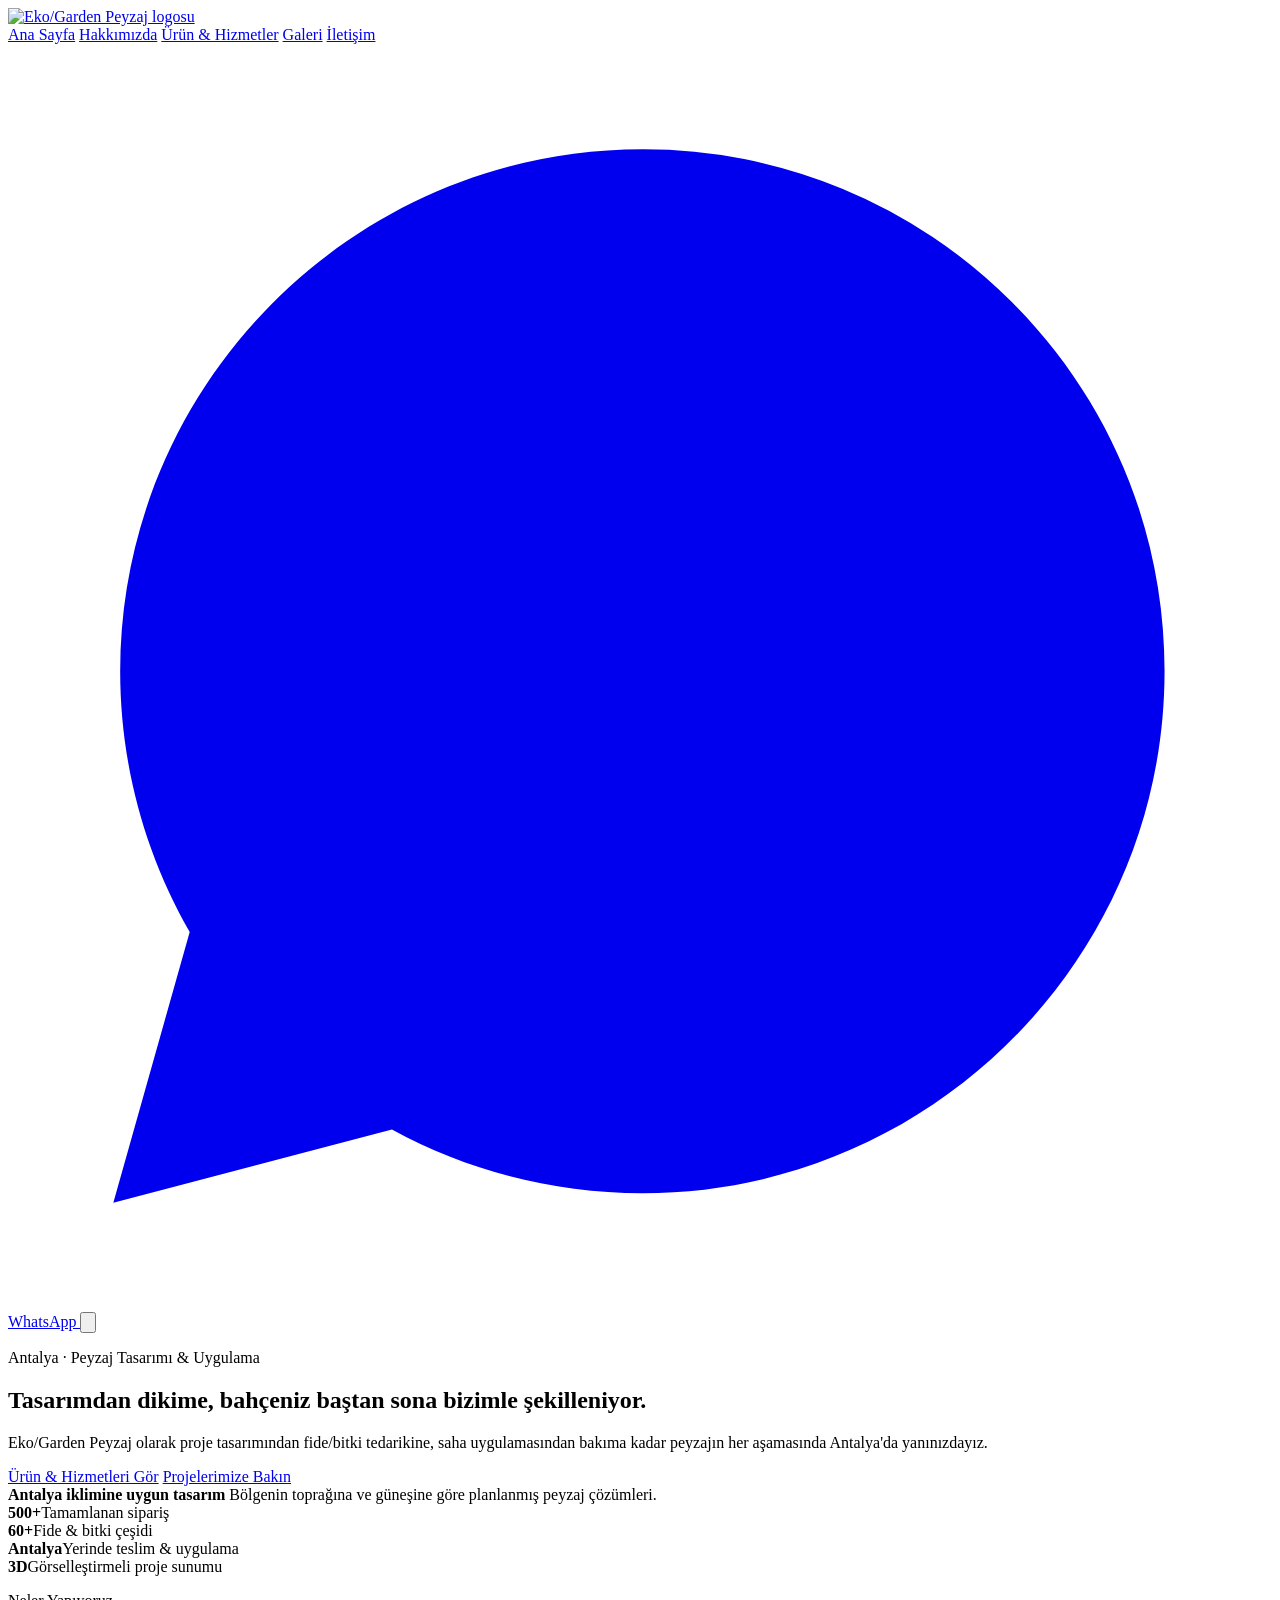
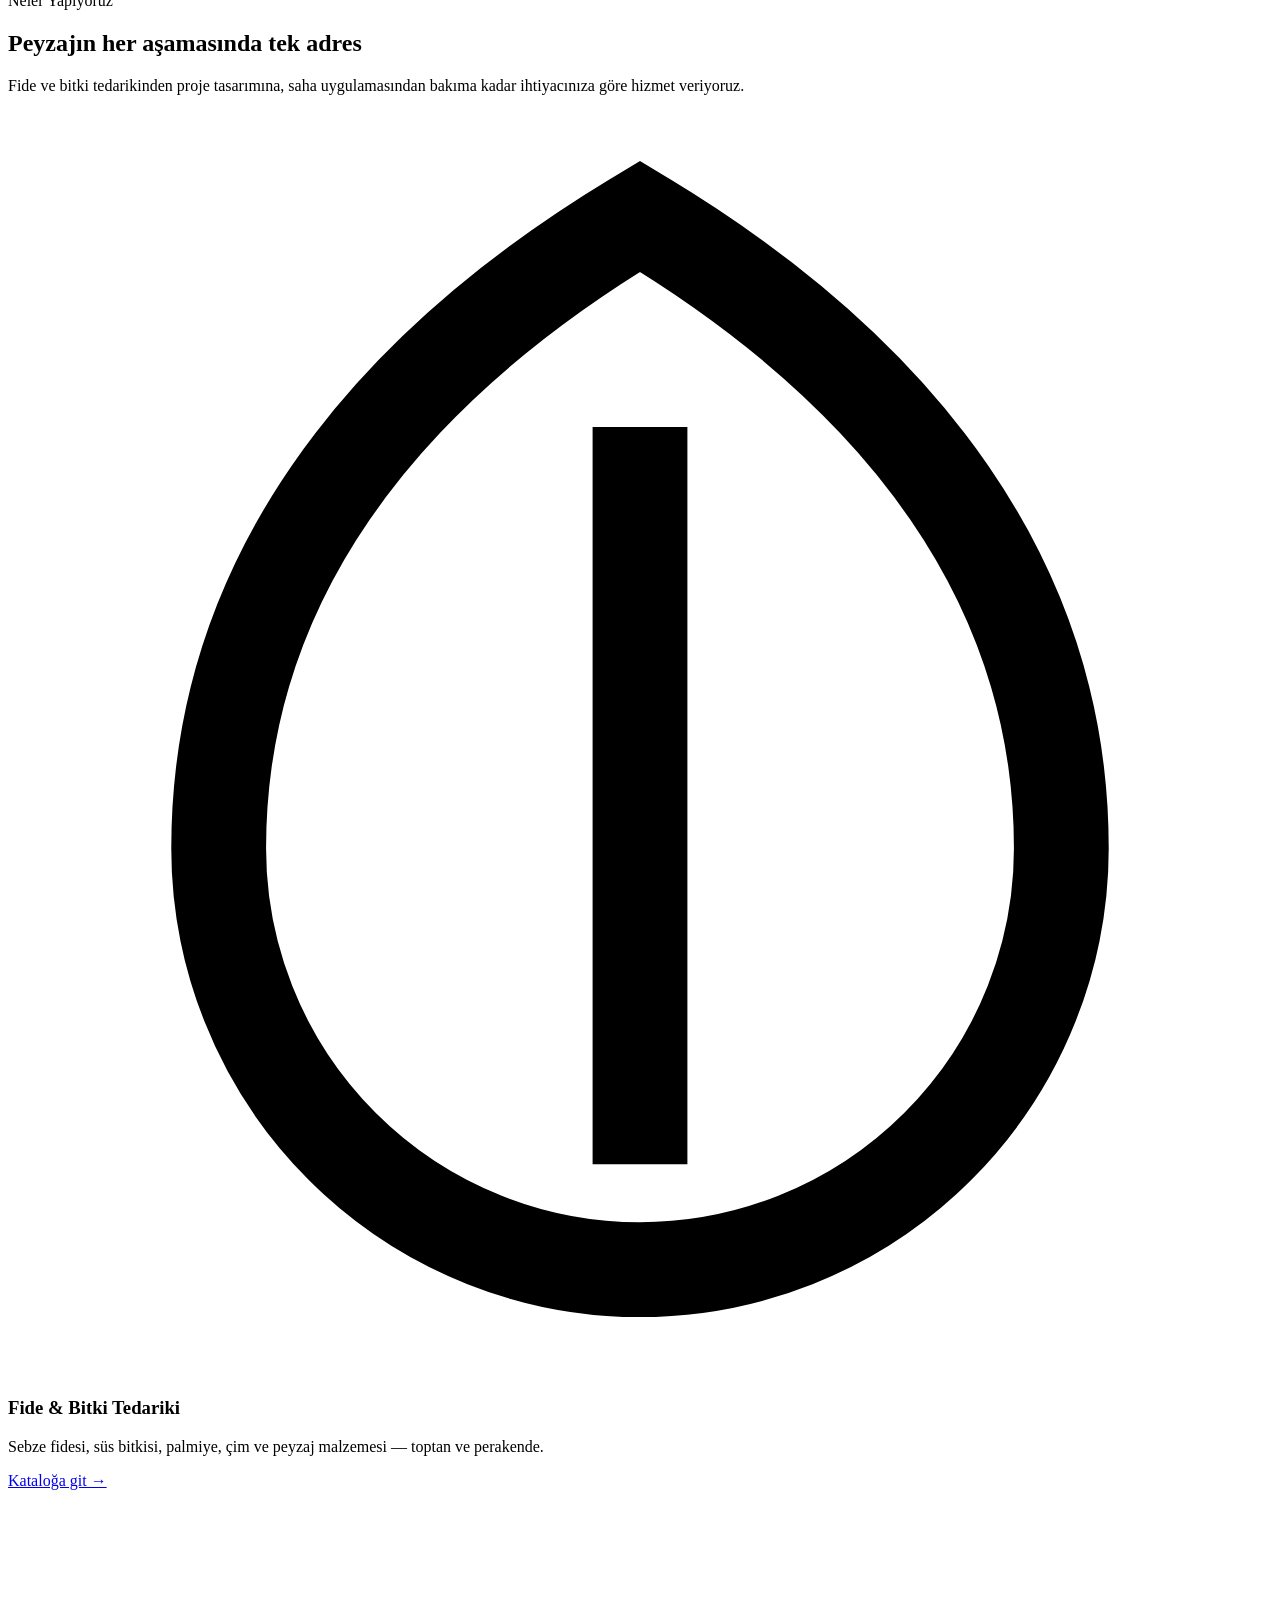
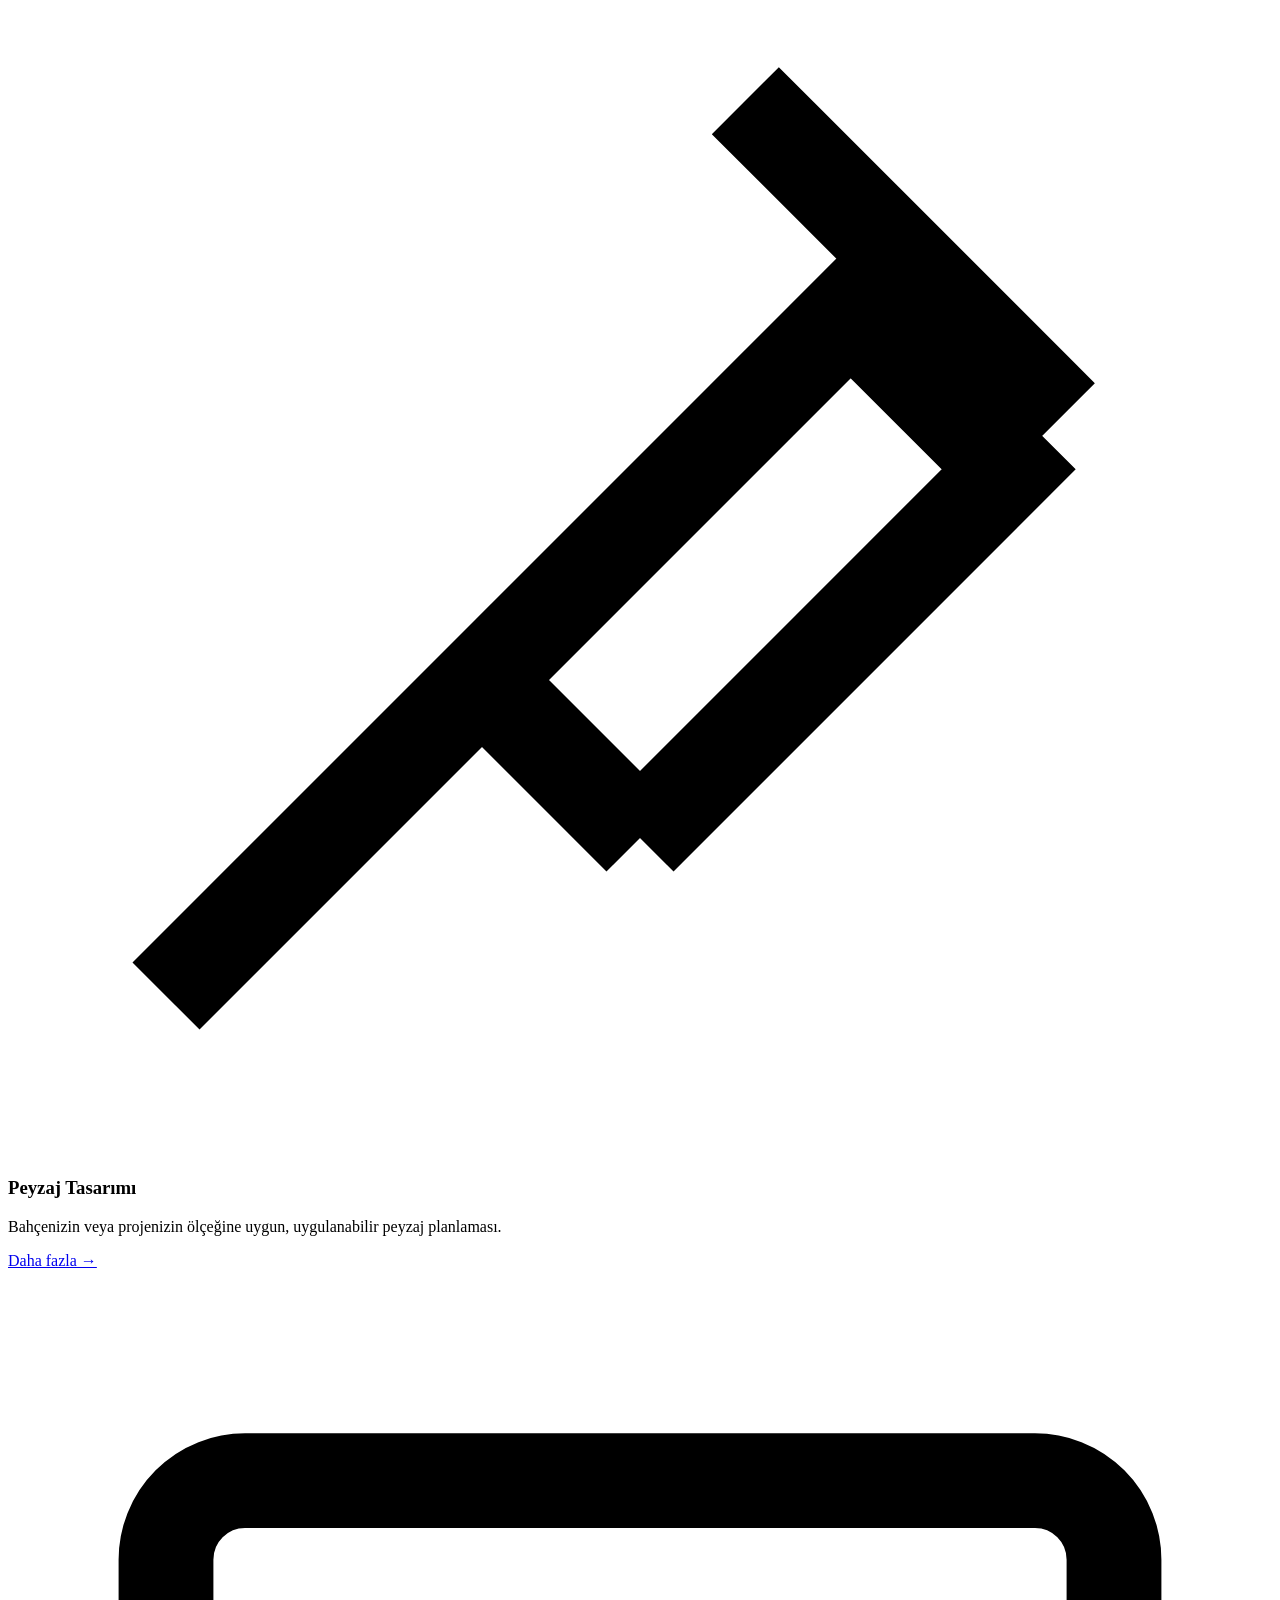
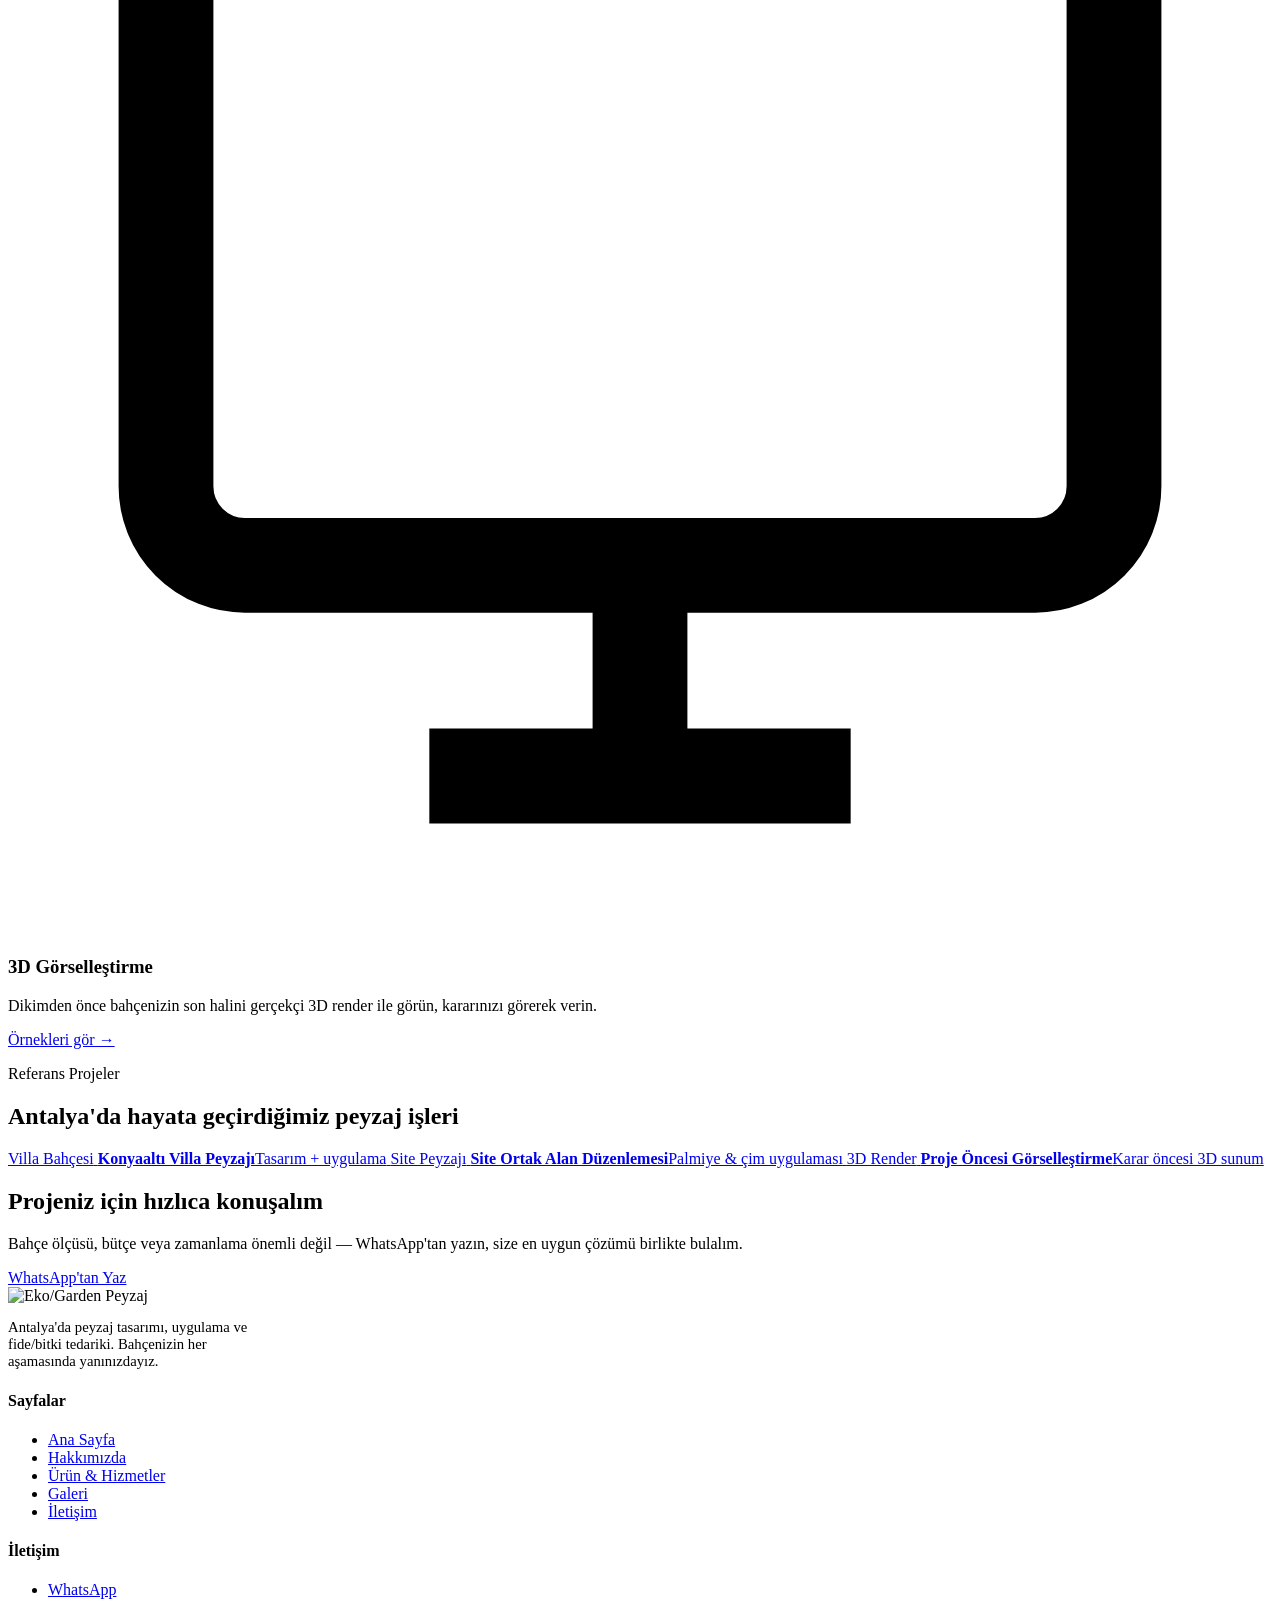
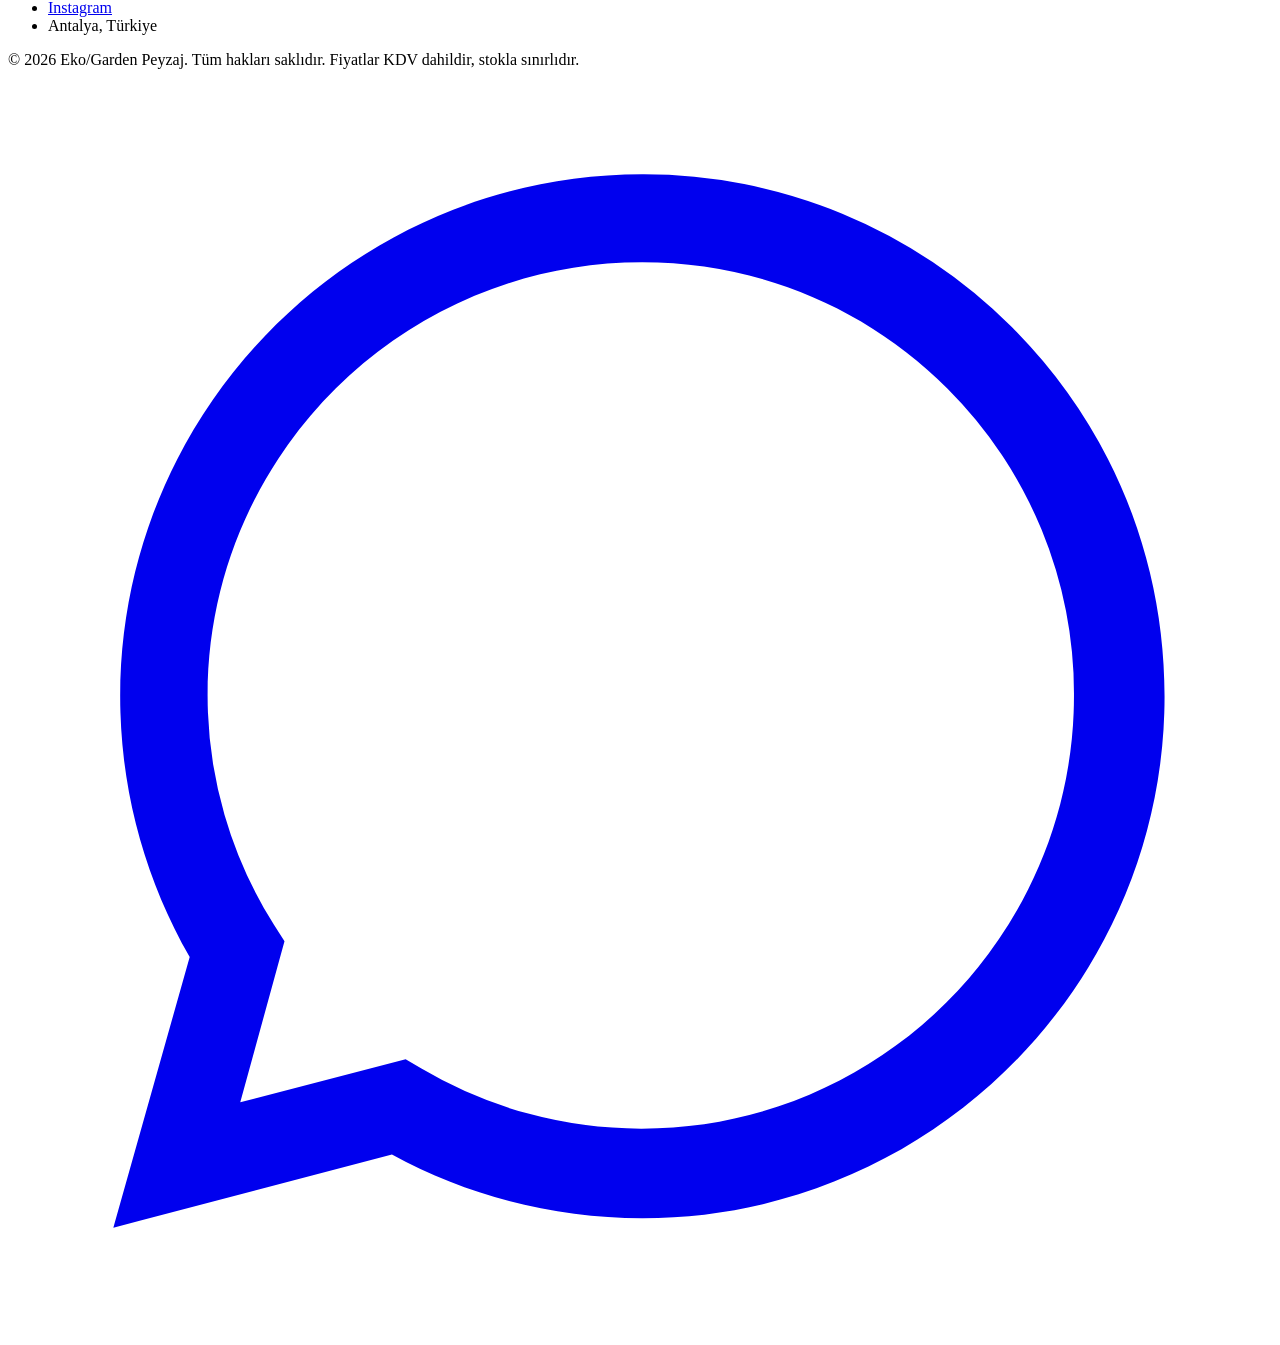
==== index.html @ 76b50426 "Add files via upload" ====
<!DOCTYPE html>
<html lang="tr">
<head>
<meta charset="UTF-8">
<meta name="viewport" content="width=device-width, initial-scale=1.0">
<title>Eko/Garden Peyzaj | Antalya Peyzaj Tasarımı, Fide ve Bitki Tedariki</title>
<meta name="description" content="Antalya'da peyzaj tasarımı, saha uygulama ve fide/bitki tedariki. Eko/Garden Peyzaj ile bahçeniz ve projeniz güvenilir ellerde.">
<link rel="icon" href="assets/logo.png">
<link rel="preconnect" href="https://fonts.googleapis.com">
<link rel="preconnect" href="https://fonts.gstatic.com" crossorigin>
<link href="https://fonts.googleapis.com/css2?family=Manrope:wght@700;800&family=Inter:wght@400;500;600;700&display=swap" rel="stylesheet">
<link rel="stylesheet" href="assets/style.css">
</head>
<body>

<header class="site-header">
  <div class="nav wrap">
    <a href="index.html" class="brand"><img src="assets/logo.png" alt="Eko/Garden Peyzaj logosu"></a>
    <div class="nav-inner">
      <nav class="links">
        <a href="index.html" class="is-current">Ana Sayfa</a>
        <a href="hakkimizda.html">Hakkımızda</a>
        <a href="hizmetler.html">Ürün &amp; Hizmetler</a>
        <a href="galeri.html">Galeri</a>
        <a href="iletisim.html">İletişim</a>
      </nav>
      <a class="nav-cta" data-wa="Merhaba, Eko/Garden Peyzaj hakkında bilgi almak istiyorum." href="#" target="_blank" rel="noopener">
        <svg viewBox="0 0 24 24" fill="currentColor" aria-hidden="true"><path d="M12.04 2C6.58 2 2.13 6.45 2.13 11.91c0 1.75.46 3.45 1.32 4.95L2 22l5.29-1.39c1.45.79 3.08 1.21 4.75 1.21h.01c5.46 0 9.91-4.45 9.91-9.91 0-2.65-1.03-5.14-2.9-7.01A9.87 9.87 0 0012.04 2z"/></svg>
        WhatsApp
      </a>
      <button class="menu-toggle" aria-label="Menüyü aç/kapat">
        <svg viewBox="0 0 24 24" fill="none" stroke="currentColor" stroke-width="2"><path d="M3 6h18M3 12h18M3 18h18"/></svg>
      </button>
    </div>
  </div>
</header>

<main>

  <section class="hero">
    <div class="wrap hero-grid">
      <div>
        <p class="eyebrow">Antalya · Peyzaj Tasarımı &amp; Uygulama</p>
        <h1 class="headline">Tasarımdan dikime, bahçeniz baştan sona bizimle şekilleniyor.</h1>
        <p class="lead">Eko/Garden Peyzaj olarak proje tasarımından fide/bitki tedarikine, saha uygulamasından bakıma kadar peyzajın her aşamasında Antalya'da yanınızdayız.</p>
        <div class="hero-actions">
          <a class="btn btn-primary" href="hizmetler.html">Ürün &amp; Hizmetleri Gör</a>
          <a class="btn btn-ghost" href="galeri.html">Projelerimize Bakın</a>
        </div>
      </div>
      <div class="hero-media">
        <div class="cap">
          <strong>Antalya iklimine uygun tasarım</strong>
          <span>Bölgenin toprağına ve güneşine göre planlanmış peyzaj çözümleri.</span>
        </div>
      </div>
    </div>
    <div class="wrap">
      <div class="stat-strip">
        <div class="stat"><strong>500+</strong><span>Tamamlanan sipariş</span></div>
        <div class="stat"><strong>60+</strong><span>Fide &amp; bitki çeşidi</span></div>
        <div class="stat"><strong>Antalya</strong><span>Yerinde teslim &amp; uygulama</span></div>
        <div class="stat"><strong>3D</strong><span>Görselleştirmeli proje sunumu</span></div>
      </div>
    </div>
  </section>

  <section>
    <div class="wrap">
      <div class="section-head">
        <p class="eyebrow">Neler Yapıyoruz</p>
        <h2>Peyzajın her aşamasında tek adres</h2>
        <p>Fide ve bitki tedarikinden proje tasarımına, saha uygulamasından bakıma kadar ihtiyacınıza göre hizmet veriyoruz.</p>
      </div>
      <div class="cards-grid">
        <div class="service-card">
          <div class="icon">
            <svg viewBox="0 0 24 24" fill="none" stroke="currentColor" stroke-width="1.8"><path d="M12 2c5 3 8 7 8 12a8 8 0 01-16 0c0-5 3-9 8-12z"/><path d="M12 6v14"/></svg>
          </div>
          <h3>Fide &amp; Bitki Tedariki</h3>
          <p>Sebze fidesi, süs bitkisi, palmiye, çim ve peyzaj malzemesi — toptan ve perakende.</p>
          <a class="more" href="hizmetler.html">Kataloğa git →</a>
        </div>
        <div class="service-card">
          <div class="icon">
            <svg viewBox="0 0 24 24" fill="none" stroke="currentColor" stroke-width="1.8"><path d="M3 21l6-6m0 0l7-7 3 3-7 7m-3-3l3 3M14 4l6 6"/></svg>
          </div>
          <h3>Peyzaj Tasarımı</h3>
          <p>Bahçenizin veya projenizin ölçeğine uygun, uygulanabilir peyzaj planlaması.</p>
          <a class="more" href="hakkimizda.html">Daha fazla →</a>
        </div>
        <div class="service-card">
          <div class="icon">
            <svg viewBox="0 0 24 24" fill="none" stroke="currentColor" stroke-width="1.8"><rect x="3" y="4" width="18" height="13" rx="1.5"/><path d="M8 21h8M12 17v4"/></svg>
          </div>
          <h3>3D Görselleştirme</h3>
          <p>Dikimden önce bahçenizin son halini gerçekçi 3D render ile görün, kararınızı görerek verin.</p>
          <a class="more" href="galeri.html">Örnekleri gör →</a>
        </div>
      </div>
    </div>
  </section>

  <section class="bg-mist">
    <div class="wrap">
      <div class="section-head center">
        <p class="eyebrow">Referans Projeler</p>
        <h2>Antalya'da hayata geçirdiğimiz peyzaj işleri</h2>
      </div>
      <div class="gallery-grid">
        <a class="gallery-item" href="galeri.html">
          <span class="cat-flag">Villa Bahçesi</span>
          <span class="tag"><strong>Konyaaltı Villa Peyzajı</strong><span>Tasarım + uygulama</span></span>
        </a>
        <a class="gallery-item tall" href="galeri.html">
          <span class="cat-flag">Site Peyzajı</span>
          <span class="tag"><strong>Site Ortak Alan Düzenlemesi</strong><span>Palmiye &amp; çim uygulaması</span></span>
        </a>
        <a class="gallery-item" href="galeri.html">
          <span class="cat-flag">3D Render</span>
          <span class="tag"><strong>Proje Öncesi Görselleştirme</strong><span>Karar öncesi 3D sunum</span></span>
        </a>
      </div>
    </div>
  </section>

  <section class="cta-band">
    <div class="wrap">
      <h2>Projeniz için hızlıca konuşalım</h2>
      <p>Bahçe ölçüsü, bütçe veya zamanlama önemli değil — WhatsApp'tan yazın, size en uygun çözümü birlikte bulalım.</p>
      <a class="btn btn-blue" data-wa="Merhaba, peyzaj projem için bilgi almak istiyorum." href="#" target="_blank" rel="noopener">WhatsApp'tan Yaz</a>
    </div>
  </section>

</main>

<footer class="site-footer">
  <div class="wrap">
    <div class="footer-grid">
      <div>
        <div class="footer-brand"><img src="assets/logo.png" alt="Eko/Garden Peyzaj"></div>
        <p style="max-width:34ch; font-size:0.92rem;">Antalya'da peyzaj tasarımı, uygulama ve fide/bitki tedariki. Bahçenizin her aşamasında yanınızdayız.</p>
      </div>
      <div class="footer-col">
        <h4>Sayfalar</h4>
        <ul>
          <li><a href="index.html">Ana Sayfa</a></li>
          <li><a href="hakkimizda.html">Hakkımızda</a></li>
          <li><a href="hizmetler.html">Ürün &amp; Hizmetler</a></li>
          <li><a href="galeri.html">Galeri</a></li>
          <li><a href="iletisim.html">İletişim</a></li>
        </ul>
      </div>
      <div class="footer-col">
        <h4>İletişim</h4>
        <ul>
          <li><a data-wa="Merhaba, bilgi almak istiyorum." href="#" target="_blank" rel="noopener">WhatsApp</a></li>
          <li><a href="https://instagram.com/pm_arf" target="_blank" rel="noopener">Instagram</a></li>
          <li><span>Antalya, Türkiye</span></li>
        </ul>
      </div>
    </div>
    <div class="footer-bottom">
      <span>© 2026 Eko/Garden Peyzaj. Tüm hakları saklıdır.</span>
      <span>Fiyatlar KDV dahildir, stokla sınırlıdır.</span>
    </div>
  </div>
</footer>

<a class="float-wa" data-wa="Merhaba, Eko/Garden Peyzaj hakkında bilgi almak istiyorum." href="#" target="_blank" rel="noopener" aria-label="WhatsApp'tan yaz">
  <svg viewBox="0 0 24 24" fill="currentColor" aria-hidden="true"><path d="M12.04 2C6.58 2 2.13 6.45 2.13 11.91c0 1.75.46 3.45 1.32 4.95L2 22l5.29-1.39c1.45.79 3.08 1.21 4.75 1.21h.01c5.46 0 9.91-4.45 9.91-9.91 0-2.65-1.03-5.14-2.9-7.01A9.87 9.87 0 0012.04 2zm0 1.67c2.19 0 4.25.85 5.8 2.4a8.18 8.18 0 012.4 5.83c0 4.53-3.68 8.22-8.21 8.22h-.01a8.2 8.2 0 01-4.17-1.14l-.3-.18-3.14.82.84-3.06-.2-.31a8.15 8.15 0 01-1.26-4.36c0-4.53 3.7-8.22 8.25-8.22z"/></svg>
</a>

<script src="assets/site.js"></script>
</body>
</html>
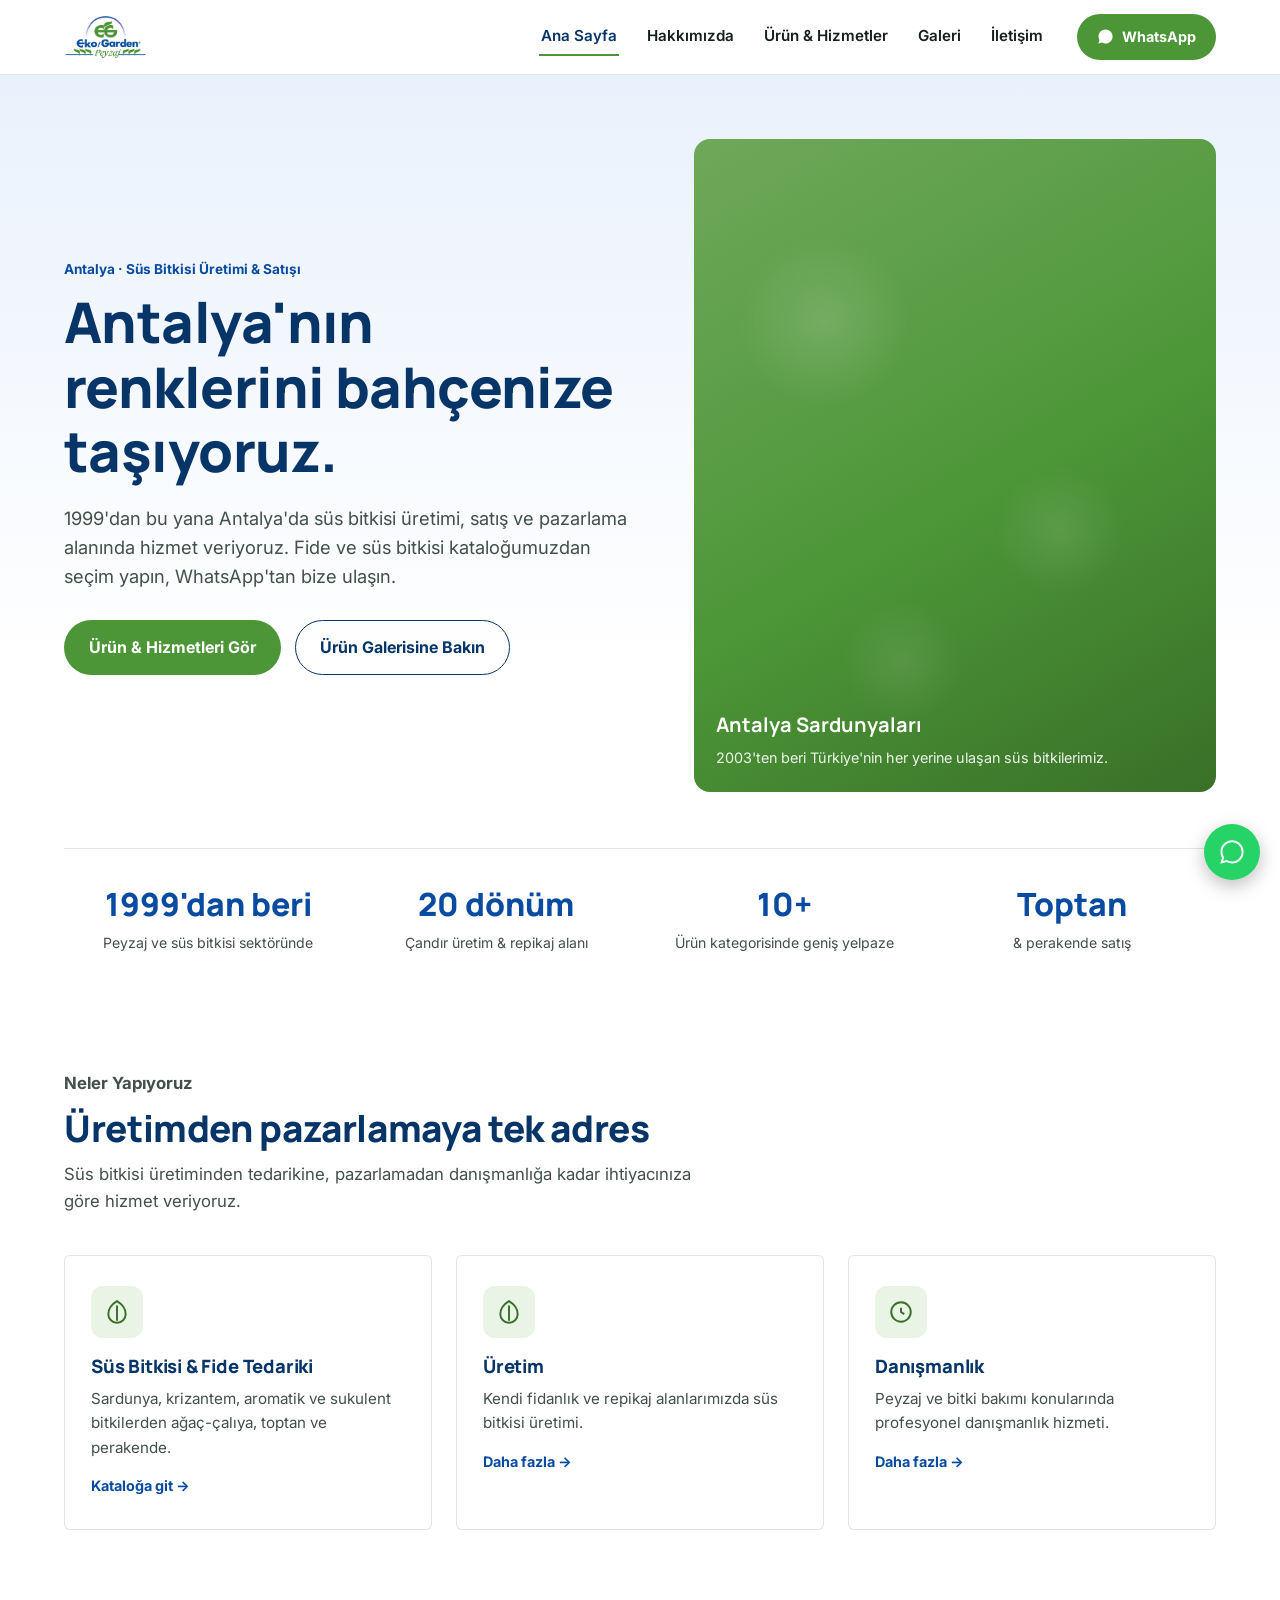
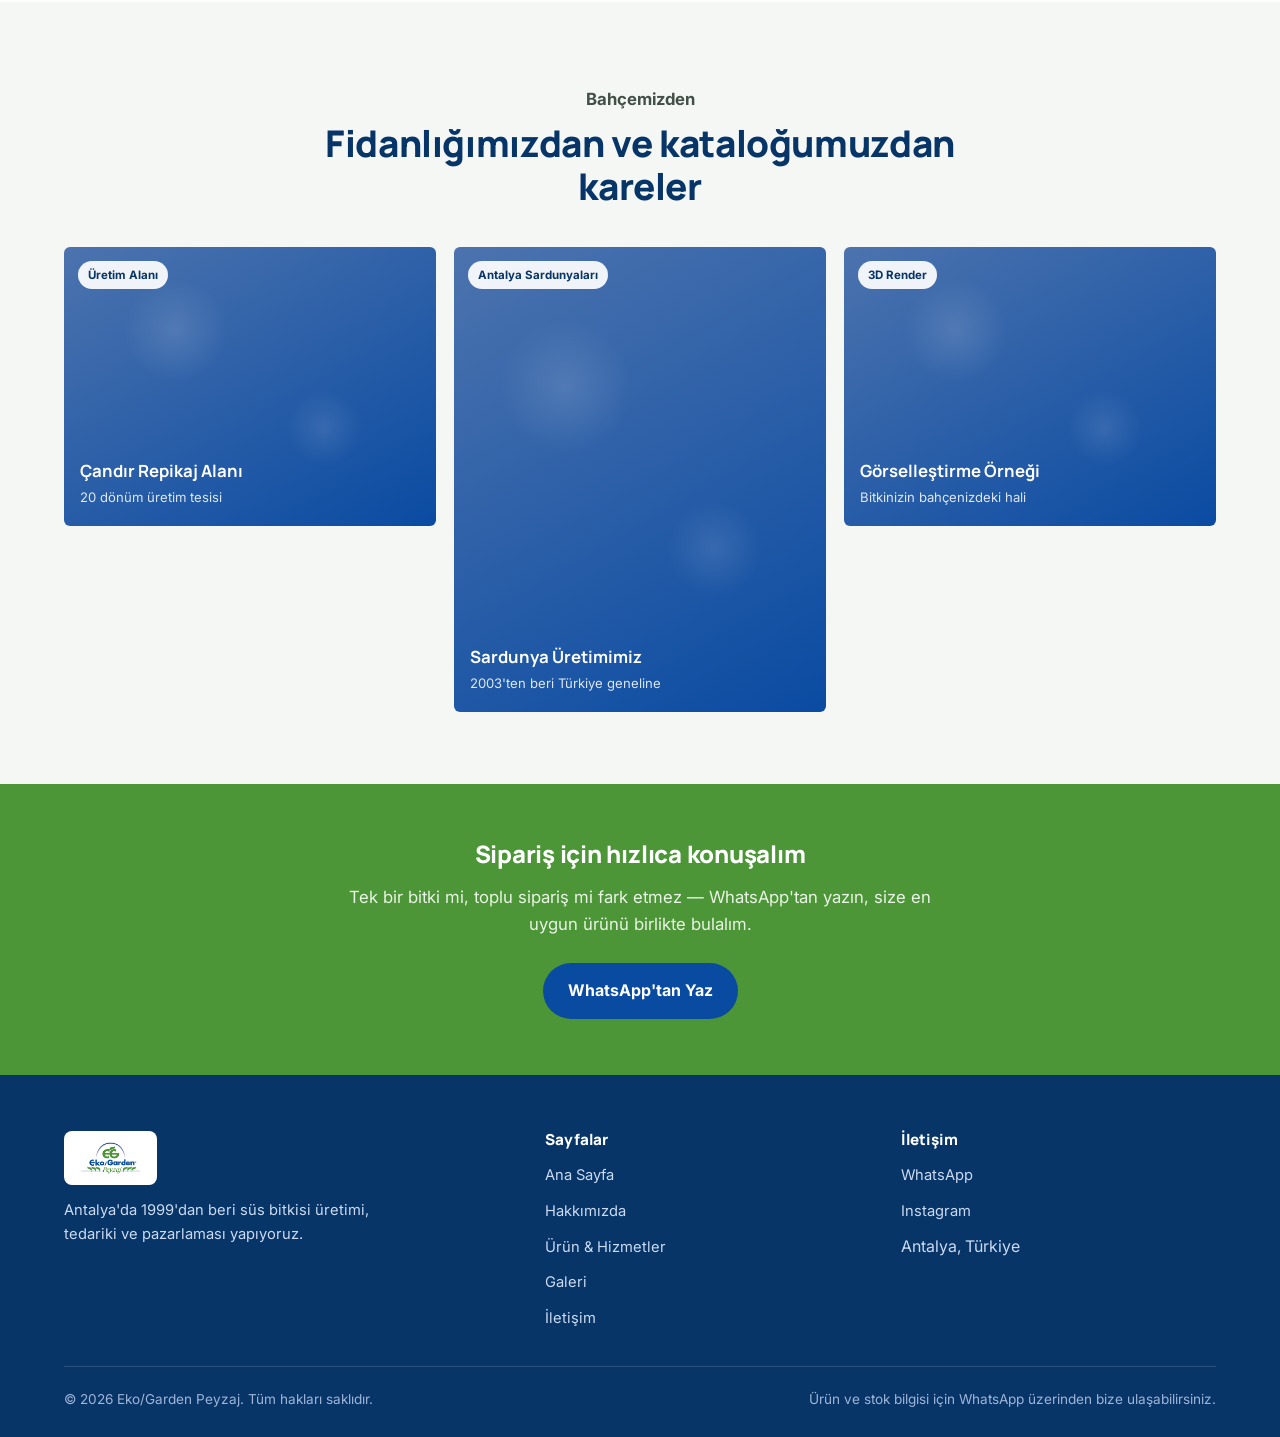
==== commit c465e45d: "Add files via upload" ====
--- a/index.html
+++ b/index.html
@@ -3,8 +3,8 @@
 <head>
 <meta charset="UTF-8">
 <meta name="viewport" content="width=device-width, initial-scale=1.0">
-<title>Eko/Garden Peyzaj | Antalya Peyzaj Tasarımı, Fide ve Bitki Tedariki</title>
-<meta name="description" content="Antalya'da peyzaj tasarımı, saha uygulama ve fide/bitki tedariki. Eko/Garden Peyzaj ile bahçeniz ve projeniz güvenilir ellerde.">
+<title>Eko/Garden Peyzaj | Antalya Süs Bitkisi Üretimi ve Tedariki</title>
+<meta name="description" content="1999'dan beri Antalya'da süs bitkisi üretimi, tedariki ve pazarlaması. Eko/Garden Peyzaj kataloğundan WhatsApp'tan kolayca bilgi alın.">
 <link rel="icon" href="assets/logo.png">
 <link rel="preconnect" href="https://fonts.googleapis.com">
 <link rel="preconnect" href="https://fonts.gstatic.com" crossorigin>
@@ -40,27 +40,27 @@
   <section class="hero">
     <div class="wrap hero-grid">
       <div>
-        <p class="eyebrow">Antalya · Peyzaj Tasarımı &amp; Uygulama</p>
-        <h1 class="headline">Tasarımdan dikime, bahçeniz baştan sona bizimle şekilleniyor.</h1>
-        <p class="lead">Eko/Garden Peyzaj olarak proje tasarımından fide/bitki tedarikine, saha uygulamasından bakıma kadar peyzajın her aşamasında Antalya'da yanınızdayız.</p>
+        <p class="eyebrow">Antalya · Süs Bitkisi Üretimi &amp; Satışı</p>
+        <h1 class="headline">Antalya'nın renklerini bahçenize taşıyoruz.</h1>
+        <p class="lead">1999'dan bu yana Antalya'da süs bitkisi üretimi, satış ve pazarlama alanında hizmet veriyoruz. Fide ve süs bitkisi kataloğumuzdan seçim yapın, WhatsApp'tan bize ulaşın.</p>
         <div class="hero-actions">
           <a class="btn btn-primary" href="hizmetler.html">Ürün &amp; Hizmetleri Gör</a>
-          <a class="btn btn-ghost" href="galeri.html">Projelerimize Bakın</a>
+          <a class="btn btn-ghost" href="galeri.html">Ürün Galerisine Bakın</a>
         </div>
       </div>
       <div class="hero-media">
         <div class="cap">
-          <strong>Antalya iklimine uygun tasarım</strong>
-          <span>Bölgenin toprağına ve güneşine göre planlanmış peyzaj çözümleri.</span>
+          <strong>Antalya Sardunyaları</strong>
+          <span>2003'ten beri Türkiye'nin her yerine ulaşan süs bitkilerimiz.</span>
         </div>
       </div>
     </div>
     <div class="wrap">
       <div class="stat-strip">
-        <div class="stat"><strong>500+</strong><span>Tamamlanan sipariş</span></div>
-        <div class="stat"><strong>60+</strong><span>Fide &amp; bitki çeşidi</span></div>
-        <div class="stat"><strong>Antalya</strong><span>Yerinde teslim &amp; uygulama</span></div>
-        <div class="stat"><strong>3D</strong><span>Görselleştirmeli proje sunumu</span></div>
+        <div class="stat"><strong>1999'dan beri</strong><span>Peyzaj ve süs bitkisi sektöründe</span></div>
+        <div class="stat"><strong>20 dönüm</strong><span>Çandır üretim &amp; repikaj alanı</span></div>
+        <div class="stat"><strong>10+</strong><span>Ürün kategorisinde geniş yelpaze</span></div>
+        <div class="stat"><strong>Toptan</strong><span>&amp; perakende satış</span></div>
       </div>
     </div>
   </section>
@@ -69,33 +69,33 @@
     <div class="wrap">
       <div class="section-head">
         <p class="eyebrow">Neler Yapıyoruz</p>
-        <h2>Peyzajın her aşamasında tek adres</h2>
-        <p>Fide ve bitki tedarikinden proje tasarımına, saha uygulamasından bakıma kadar ihtiyacınıza göre hizmet veriyoruz.</p>
+        <h2>Üretimden pazarlamaya tek adres</h2>
+        <p>Süs bitkisi üretiminden tedarikine, pazarlamadan danışmanlığa kadar ihtiyacınıza göre hizmet veriyoruz.</p>
       </div>
       <div class="cards-grid">
         <div class="service-card">
           <div class="icon">
             <svg viewBox="0 0 24 24" fill="none" stroke="currentColor" stroke-width="1.8"><path d="M12 2c5 3 8 7 8 12a8 8 0 01-16 0c0-5 3-9 8-12z"/><path d="M12 6v14"/></svg>
           </div>
-          <h3>Fide &amp; Bitki Tedariki</h3>
-          <p>Sebze fidesi, süs bitkisi, palmiye, çim ve peyzaj malzemesi — toptan ve perakende.</p>
+          <h3>Süs Bitkisi &amp; Fide Tedariki</h3>
+          <p>Sardunya, krizantem, aromatik ve sukulent bitkilerden ağaç-çalıya, toptan ve perakende.</p>
           <a class="more" href="hizmetler.html">Kataloğa git →</a>
         </div>
         <div class="service-card">
           <div class="icon">
-            <svg viewBox="0 0 24 24" fill="none" stroke="currentColor" stroke-width="1.8"><path d="M3 21l6-6m0 0l7-7 3 3-7 7m-3-3l3 3M14 4l6 6"/></svg>
+            <svg viewBox="0 0 24 24" fill="none" stroke="currentColor" stroke-width="1.8"><path d="M12 2c5 3 8 7 8 12a8 8 0 01-16 0c0-5 3-9 8-12z"/><path d="M12 6v14"/></svg>
           </div>
-          <h3>Peyzaj Tasarımı</h3>
-          <p>Bahçenizin veya projenizin ölçeğine uygun, uygulanabilir peyzaj planlaması.</p>
-          <a class="more" href="hakkimizda.html">Daha fazla →</a>
+          <h3>Üretim</h3>
+          <p>Kendi fidanlık ve repikaj alanlarımızda süs bitkisi üretimi.</p>
+          <a class="more" href="hizmetler.html">Daha fazla →</a>
         </div>
         <div class="service-card">
           <div class="icon">
-            <svg viewBox="0 0 24 24" fill="none" stroke="currentColor" stroke-width="1.8"><rect x="3" y="4" width="18" height="13" rx="1.5"/><path d="M8 21h8M12 17v4"/></svg>
+            <svg viewBox="0 0 24 24" fill="none" stroke="currentColor" stroke-width="1.8"><circle cx="12" cy="12" r="9"/><path d="M12 8v4l3 2"/></svg>
           </div>
-          <h3>3D Görselleştirme</h3>
-          <p>Dikimden önce bahçenizin son halini gerçekçi 3D render ile görün, kararınızı görerek verin.</p>
-          <a class="more" href="galeri.html">Örnekleri gör →</a>
+          <h3>Danışmanlık</h3>
+          <p>Peyzaj ve bitki bakımı konularında profesyonel danışmanlık hizmeti.</p>
+          <a class="more" href="hizmetler.html">Daha fazla →</a>
         </div>
       </div>
     </div>
@@ -104,21 +104,21 @@
   <section class="bg-mist">
     <div class="wrap">
       <div class="section-head center">
-        <p class="eyebrow">Referans Projeler</p>
-        <h2>Antalya'da hayata geçirdiğimiz peyzaj işleri</h2>
+        <p class="eyebrow">Bahçemizden</p>
+        <h2>Fidanlığımızdan ve kataloğumuzdan kareler</h2>
       </div>
       <div class="gallery-grid">
         <a class="gallery-item" href="galeri.html">
-          <span class="cat-flag">Villa Bahçesi</span>
-          <span class="tag"><strong>Konyaaltı Villa Peyzajı</strong><span>Tasarım + uygulama</span></span>
+          <span class="cat-flag">Üretim Alanı</span>
+          <span class="tag"><strong>Çandır Repikaj Alanı</strong><span>20 dönüm üretim tesisi</span></span>
         </a>
         <a class="gallery-item tall" href="galeri.html">
-          <span class="cat-flag">Site Peyzajı</span>
-          <span class="tag"><strong>Site Ortak Alan Düzenlemesi</strong><span>Palmiye &amp; çim uygulaması</span></span>
+          <span class="cat-flag">Antalya Sardunyaları</span>
+          <span class="tag"><strong>Sardunya Üretimimiz</strong><span>2003'ten beri Türkiye geneline</span></span>
         </a>
         <a class="gallery-item" href="galeri.html">
           <span class="cat-flag">3D Render</span>
-          <span class="tag"><strong>Proje Öncesi Görselleştirme</strong><span>Karar öncesi 3D sunum</span></span>
+          <span class="tag"><strong>Görselleştirme Örneği</strong><span>Bitkinizin bahçenizdeki hali</span></span>
         </a>
       </div>
     </div>
@@ -126,9 +126,9 @@
 
   <section class="cta-band">
     <div class="wrap">
-      <h2>Projeniz için hızlıca konuşalım</h2>
-      <p>Bahçe ölçüsü, bütçe veya zamanlama önemli değil — WhatsApp'tan yazın, size en uygun çözümü birlikte bulalım.</p>
-      <a class="btn btn-blue" data-wa="Merhaba, peyzaj projem için bilgi almak istiyorum." href="#" target="_blank" rel="noopener">WhatsApp'tan Yaz</a>
+      <h2>Sipariş için hızlıca konuşalım</h2>
+      <p>Tek bir bitki mi, toplu sipariş mi fark etmez — WhatsApp'tan yazın, size en uygun ürünü birlikte bulalım.</p>
+      <a class="btn btn-blue" data-wa="Merhaba, bitki siparişi hakkında bilgi almak istiyorum." href="#" target="_blank" rel="noopener">WhatsApp'tan Yaz</a>
     </div>
   </section>
 
@@ -139,7 +139,7 @@
     <div class="footer-grid">
       <div>
         <div class="footer-brand"><img src="assets/logo.png" alt="Eko/Garden Peyzaj"></div>
-        <p style="max-width:34ch; font-size:0.92rem;">Antalya'da peyzaj tasarımı, uygulama ve fide/bitki tedariki. Bahçenizin her aşamasında yanınızdayız.</p>
+        <p style="max-width:34ch; font-size:0.92rem;">Antalya'da 1999'dan beri süs bitkisi üretimi, tedariki ve pazarlaması yapıyoruz.</p>
       </div>
       <div class="footer-col">
         <h4>Sayfalar</h4>
@@ -162,7 +162,7 @@
     </div>
     <div class="footer-bottom">
       <span>© 2026 Eko/Garden Peyzaj. Tüm hakları saklıdır.</span>
-      <span>Fiyatlar KDV dahildir, stokla sınırlıdır.</span>
+      <span>Ürün ve stok bilgisi için WhatsApp üzerinden bize ulaşabilirsiniz.</span>
     </div>
   </div>
 </footer>
--- a/assets/style.css
+++ b/assets/style.css
@@ -0,0 +1,365 @@
+/* ===========================================================
+   Eko/Garden Peyzaj — ortak stil dosyası
+   Renkler logodan örneklendi: yeşil #4C9637, mavi #0A4BA2
+   =========================================================== */
+
+:root{
+  --green:#4C9637;
+  --green-dark:#397028;
+  --green-tint:#EAF4E6;
+  --blue:#0A4BA2;
+  --blue-dark:#073568;
+  --sky:#4C73AE;
+  --sky-tint:#E9F1FC;
+  --ink:#142019;
+  --ink-soft:#425048;
+  --paper:#FFFFFF;
+  --mist:#F5F7F5;
+  --line:rgba(20,32,25,0.12);
+  --radius:6px;
+  --max:1200px;
+  --shadow:0 10px 30px rgba(10,20,15,0.08);
+}
+
+*{box-sizing:border-box;}
+html{scroll-behavior:smooth;}
+body{
+  margin:0;
+  background:var(--paper);
+  color:var(--ink);
+  font-family:'Inter', sans-serif;
+  font-size:16px;
+  line-height:1.6;
+  -webkit-font-smoothing:antialiased;
+}
+h1,h2,h3,h4{
+  font-family:'Manrope', sans-serif;
+  font-weight:800;
+  margin:0;
+  color:var(--blue-dark);
+  letter-spacing:-0.01em;
+  line-height:1.15;
+}
+p{margin:0;}
+a{color:inherit;}
+img{max-width:100%; display:block;}
+ul{margin:0; padding:0;}
+.wrap{max-width:var(--max); margin:0 auto; padding:0 24px;}
+:focus-visible{outline:3px solid var(--green); outline-offset:2px;}
+@media (prefers-reduced-motion: reduce){
+  *{animation-duration:0.01ms !important; transition-duration:0.01ms !important;}
+}
+
+/* ---------- Arc motif (logodaki kemer formu) ---------- */
+.arc-bg{
+  position:absolute; inset:0; overflow:hidden; pointer-events:none; z-index:0;
+}
+.arc-bg svg{position:absolute; width:100%; height:100%;}
+
+/* ---------- Header ---------- */
+header.site-header{
+  position:sticky; top:0; z-index:50;
+  background:rgba(255,255,255,0.94);
+  backdrop-filter:blur(6px);
+  border-bottom:1px solid var(--line);
+}
+.nav{
+  display:flex; align-items:center; justify-content:space-between;
+  padding:14px 24px;
+  gap:24px;
+}
+.brand{display:flex; align-items:center; gap:10px; text-decoration:none;}
+.brand img{height:46px; width:auto;}
+.nav-inner{display:flex; align-items:center; gap:32px;}
+nav.links{display:flex; gap:26px; list-style:none;}
+nav.links a{
+  text-decoration:none; font-size:0.95rem; font-weight:600; color:var(--ink);
+  padding:6px 2px; border-bottom:2px solid transparent;
+}
+nav.links a:hover, nav.links a.is-current{border-bottom-color:var(--green); color:var(--blue-dark);}
+.nav-cta{
+  display:inline-flex; align-items:center; gap:8px;
+  background:var(--green); color:#fff;
+  padding:11px 20px; border-radius:999px;
+  text-decoration:none; font-weight:700; font-size:0.9rem;
+  white-space:nowrap;
+}
+.nav-cta:hover{background:var(--green-dark);}
+.nav-cta svg{width:17px; height:17px;}
+.menu-toggle{
+  display:none; background:none; border:1px solid var(--line); border-radius:8px;
+  width:42px; height:42px; align-items:center; justify-content:center; cursor:pointer;
+}
+.menu-toggle svg{width:22px; height:22px; color:var(--blue-dark);}
+
+@media (max-width:900px){
+  nav.links{
+    position:fixed; top:73px; left:0; right:0; bottom:0;
+    background:#fff; flex-direction:column; padding:28px 24px; gap:6px;
+    transform:translateX(100%); transition:transform 0.25s ease;
+  }
+  nav.links.is-open{transform:translateX(0);}
+  nav.links a{font-size:1.15rem; padding:14px 0; border-bottom:1px solid var(--line); width:100%;}
+  .menu-toggle{display:flex;}
+  .nav-cta{padding:9px 16px; font-size:0.82rem;}
+}
+
+/* ---------- Page header banner (alt sayfalarda) ---------- */
+.page-banner{
+  position:relative;
+  background:var(--blue-dark);
+  color:#fff;
+  padding:64px 0 52px;
+  overflow:hidden;
+}
+.page-banner .wrap{position:relative; z-index:1;}
+.page-banner .crumb{font-size:0.9rem; color:#AFC6EA; margin-bottom:10px; font-weight:600;}
+.page-banner h1{color:#fff; font-size:clamp(2rem, 4vw, 2.8rem);}
+.page-banner p.lead{color:#D7E3F5; max-width:56ch; margin-top:14px; font-size:1.05rem;}
+
+/* ---------- Buttons ---------- */
+.btn{
+  display:inline-flex; align-items:center; gap:10px;
+  padding:14px 24px; border-radius:999px;
+  text-decoration:none; font-weight:700; font-size:1rem;
+  border:1.5px solid transparent;
+}
+.btn svg{width:18px; height:18px; flex-shrink:0;}
+.btn-primary{background:var(--green); color:#fff;}
+.btn-primary:hover{background:var(--green-dark);}
+.btn-blue{background:var(--blue); color:#fff;}
+.btn-blue:hover{background:var(--blue-dark);}
+.btn-ghost-light{background:transparent; color:#fff; border-color:rgba(255,255,255,0.55);}
+.btn-ghost-light:hover{background:rgba(255,255,255,0.12);}
+.btn-ghost{background:transparent; color:var(--blue-dark); border-color:var(--blue-dark);}
+.btn-ghost:hover{background:var(--blue-dark); color:#fff;}
+
+/* ---------- Sections generic ---------- */
+section{padding:72px 0;}
+.section-head{
+  max-width:640px; margin:0 0 40px;
+}
+.eyebrow{
+  display:inline-block; font-size:0.85rem; font-weight:700; color:var(--green-dark);
+  margin-bottom:10px;
+}
+.section-head h2{font-size:clamp(1.7rem, 3vw, 2.3rem);}
+.section-head p{color:var(--ink-soft); margin-top:12px; font-size:1.05rem;}
+.section-head.center{margin-left:auto; margin-right:auto; text-align:center;}
+.bg-mist{background:var(--mist);}
+.bg-blue{background:var(--blue-dark); color:#fff;}
+.bg-blue h2{color:#fff;}
+.bg-blue .section-head p{color:#CBDAF0;}
+
+/* ---------- Hero (ana sayfa) ---------- */
+.hero{
+  position:relative; overflow:hidden;
+  background:linear-gradient(180deg, var(--sky-tint) 0%, #fff 65%);
+  padding:64px 0 0;
+}
+.hero-grid{
+  display:grid; grid-template-columns:1.05fr 0.95fr; gap:52px; align-items:center;
+  padding-bottom:56px;
+}
+.hero .eyebrow{color:var(--blue);}
+h1.headline{font-size:clamp(2.4rem, 4.4vw, 3.5rem); margin-bottom:20px;}
+.hero p.lead{font-size:1.15rem; color:var(--ink-soft); max-width:48ch; margin-bottom:28px;}
+.hero-actions{display:flex; gap:14px; flex-wrap:wrap;}
+.hero-media{
+  position:relative;
+  aspect-ratio:4/5;
+  border-radius:16px;
+  overflow:hidden;
+  background:linear-gradient(150deg, #6FA85A 0%, var(--green) 55%, var(--green-dark) 100%);
+}
+.hero-media::before{
+  content:"";
+  position:absolute; inset:0;
+  background-image:
+    radial-gradient(circle at 25% 28%, rgba(255,255,255,0.14) 0, transparent 14%),
+    radial-gradient(circle at 70% 60%, rgba(255,255,255,0.10) 0, transparent 12%),
+    radial-gradient(circle at 40% 80%, rgba(255,255,255,0.09) 0, transparent 10%);
+}
+.hero-media .cap{
+  position:absolute; left:22px; right:22px; bottom:22px; color:#fff;
+}
+.hero-media .cap strong{display:block; font-family:'Manrope',sans-serif; font-size:1.25rem; margin-bottom:4px;}
+.hero-media .cap span{font-size:0.9rem; opacity:0.9;}
+
+.stat-strip{
+  border-top:1px solid var(--line);
+  display:grid; grid-template-columns:repeat(4,1fr);
+  padding:30px 0;
+}
+.stat{text-align:center; padding:0 12px;}
+.stat strong{display:block; font-family:'Manrope',sans-serif; font-size:2rem; color:var(--blue); font-weight:800;}
+.stat span{font-size:0.88rem; color:var(--ink-soft);}
+
+/* ---------- Service / value cards ---------- */
+.cards-grid{display:grid; grid-template-columns:repeat(3, 1fr); gap:24px;}
+.service-card{
+  background:#fff; border:1px solid var(--line); border-radius:var(--radius);
+  padding:30px 26px;
+}
+.service-card .icon{
+  width:52px; height:52px; border-radius:12px; background:var(--green-tint);
+  display:flex; align-items:center; justify-content:center; margin-bottom:18px;
+}
+.service-card .icon svg{width:26px; height:26px; color:var(--green-dark);}
+.service-card h3{font-size:1.15rem; margin-bottom:10px;}
+.service-card p{color:var(--ink-soft); font-size:0.95rem;}
+.service-card a.more{
+  display:inline-flex; align-items:center; gap:6px; margin-top:14px;
+  color:var(--blue); font-weight:700; font-size:0.9rem; text-decoration:none;
+}
+
+/* ---------- Category / product (Hizmetler-Ürünler sayfası) ---------- */
+.cat-scroll{
+  display:flex; gap:12px; overflow-x:auto; padding-bottom:6px;
+  margin:0 -24px 32px; padding-left:24px; padding-right:24px;
+  scrollbar-width:thin;
+}
+.cat-pill{
+  flex:0 0 auto; background:#fff; border:1.5px solid var(--line);
+  padding:11px 20px; border-radius:999px; font-weight:700; font-size:0.9rem;
+  color:var(--blue-dark); text-decoration:none; white-space:nowrap;
+}
+.cat-pill.is-active, .cat-pill:hover{background:var(--blue); color:#fff; border-color:var(--blue);}
+
+.grid{display:grid; grid-template-columns:repeat(auto-fill, minmax(255px, 1fr)); gap:24px;}
+.card{
+  background:#fff; border:1px solid var(--line); border-radius:var(--radius);
+  overflow:hidden; display:flex; flex-direction:column; box-shadow:var(--shadow);
+}
+.card-media{
+  aspect-ratio:1/1; position:relative;
+  background:linear-gradient(150deg, var(--green-tint), #fff 70%);
+  display:flex; align-items:center; justify-content:center;
+}
+.card-media svg{width:44%; height:44%; opacity:0.55; color:var(--green);}
+.card-badge{
+  position:absolute; top:12px; left:12px; background:var(--blue); color:#fff;
+  font-size:0.72rem; font-weight:700; padding:5px 11px; border-radius:999px;
+}
+.card-body{padding:20px 20px 22px; display:flex; flex-direction:column; gap:8px; flex:1;}
+.card-cat{font-size:0.78rem; color:var(--green-dark); font-weight:700;}
+.card-body h3{font-size:1.1rem; line-height:1.3;}
+.card-desc{font-size:0.9rem; color:var(--ink-soft); flex:1;}
+.card-foot{
+  display:flex; align-items:center; justify-content:space-between;
+  margin-top:8px; padding-top:14px; border-top:1px solid var(--line); gap:12px;
+}
+.price{font-family:'Manrope',sans-serif; font-weight:800; font-size:1.1rem; color:var(--blue-dark);}
+.order-btn{
+  display:inline-flex; align-items:center; gap:6px; background:var(--green); color:#fff;
+  padding:9px 14px; border-radius:999px; text-decoration:none; font-size:0.85rem; font-weight:700;
+  white-space:nowrap;
+}
+.order-btn:hover{background:var(--green-dark);}
+.order-btn svg{width:15px; height:15px;}
+#load-status{color:var(--ink-soft); font-size:0.9rem; margin:0 0 18px;}
+
+/* ---------- Gallery / portfolio ---------- */
+.gallery-filters{display:flex; gap:12px; flex-wrap:wrap; margin-bottom:32px;}
+.gallery-grid{
+  display:grid; grid-template-columns:repeat(3, 1fr); gap:18px;
+}
+.gallery-item{
+  position:relative; border-radius:var(--radius); overflow:hidden; aspect-ratio:4/3;
+  background:linear-gradient(150deg, var(--sky) 0%, var(--blue) 100%);
+}
+.gallery-item.tall{aspect-ratio:4/5;}
+.gallery-item::before{
+  content:""; position:absolute; inset:0;
+  background-image:
+    radial-gradient(circle at 30% 30%, rgba(255,255,255,0.12) 0, transparent 16%),
+    radial-gradient(circle at 70% 65%, rgba(255,255,255,0.10) 0, transparent 12%);
+}
+.gallery-item .tag{
+  position:absolute; left:16px; bottom:16px; right:16px; color:#fff;
+}
+.gallery-item .tag strong{display:block; font-family:'Manrope',sans-serif; font-size:1.05rem;}
+.gallery-item .tag span{font-size:0.82rem; opacity:0.85;}
+.gallery-item .cat-flag{
+  position:absolute; top:14px; left:14px; background:rgba(255,255,255,0.92); color:var(--blue-dark);
+  font-size:0.72rem; font-weight:700; padding:5px 10px; border-radius:999px;
+}
+
+/* ---------- About page ---------- */
+.about-grid{display:grid; grid-template-columns:1fr 1fr; gap:52px; align-items:center;}
+.about-media{
+  aspect-ratio:4/5; border-radius:16px; overflow:hidden;
+  background:linear-gradient(160deg, var(--sky) 0%, var(--blue-dark) 100%);
+}
+.value-list{display:flex; flex-direction:column; gap:22px; margin-top:8px;}
+.value-item{display:flex; gap:16px;}
+.value-item .num{
+  font-family:'Manrope',sans-serif; font-weight:800; font-size:1.3rem; color:var(--green);
+  flex-shrink:0; width:38px;
+}
+.value-item h3{font-size:1.05rem; margin-bottom:6px;}
+.value-item p{color:var(--ink-soft); font-size:0.95rem;}
+
+/* ---------- Contact page ---------- */
+.contact-grid{display:grid; grid-template-columns:1fr 1fr; gap:48px; align-items:start;}
+.contact-list{list-style:none; display:flex; flex-direction:column; gap:16px;}
+.contact-list li{display:flex; gap:14px; align-items:flex-start; font-size:0.98rem;}
+.contact-list svg{width:22px; height:22px; flex-shrink:0; margin-top:2px; color:var(--green);}
+.contact-list a{font-weight:700; color:var(--blue); text-decoration:none;}
+.map-card{
+  border-radius:var(--radius); overflow:hidden; border:1px solid var(--line);
+  aspect-ratio:4/3; background:repeating-linear-gradient(45deg, var(--sky-tint), var(--sky-tint) 10px, #fff 10px, #fff 20px);
+  display:flex; align-items:center; justify-content:center; text-align:center; padding:24px;
+}
+.map-card span{font-family:'Manrope',sans-serif; color:var(--blue-dark); font-size:1.05rem; max-width:24ch;}
+.form-card{background:var(--mist); border-radius:var(--radius); padding:30px; border:1px solid var(--line);}
+.form-row{display:flex; flex-direction:column; gap:6px; margin-bottom:18px;}
+.form-row label{font-size:0.88rem; font-weight:700; color:var(--blue-dark);}
+.form-row input, .form-row textarea{
+  border:1.5px solid var(--line); border-radius:8px; padding:12px 14px;
+  font-family:'Inter',sans-serif; font-size:0.95rem; background:#fff;
+}
+.form-row textarea{resize:vertical; min-height:110px;}
+
+/* ---------- CTA band ---------- */
+.cta-band{
+  background:var(--green); color:#fff; text-align:center; padding:56px 0;
+}
+.cta-band h2{color:#fff; margin-bottom:16px;}
+.cta-band p{color:#EAF4E6; max-width:56ch; margin:0 auto 26px; font-size:1.05rem;}
+
+/* ---------- Footer ---------- */
+footer.site-footer{background:var(--blue-dark); color:#CBDAF0; padding:56px 0 26px;}
+.footer-grid{display:grid; grid-template-columns:1.4fr 1fr 1fr; gap:40px; padding-bottom:36px; border-bottom:1px solid rgba(255,255,255,0.14);}
+.footer-brand{display:inline-flex; align-items:center; margin-bottom:14px; background:#fff; padding:10px 16px; border-radius:8px;}
+.footer-brand img{height:34px; width:auto;}
+.footer-col h4{color:#fff; font-size:0.95rem; margin-bottom:14px;}
+.footer-col ul{display:flex; flex-direction:column; gap:10px; list-style:none;}
+.footer-col a{color:#CBDAF0; text-decoration:none; font-size:0.92rem;}
+.footer-col a:hover{color:#fff;}
+.footer-bottom{
+  display:flex; justify-content:space-between; flex-wrap:wrap; gap:10px;
+  padding-top:22px; font-size:0.85rem; color:#9FB4D6;
+}
+
+/* ---------- Floating WhatsApp ---------- */
+.float-wa{
+  position:fixed; right:20px; bottom:20px; z-index:60;
+  background:#25D366; color:#fff; width:56px; height:56px; border-radius:50%;
+  display:flex; align-items:center; justify-content:center;
+  box-shadow:0 6px 18px rgba(0,0,0,0.25); text-decoration:none;
+}
+.float-wa svg{width:28px; height:28px;}
+
+@media (max-width:920px){
+  .hero-grid{grid-template-columns:1fr;}
+  .hero-media{order:-1; aspect-ratio:16/9;}
+  .stat-strip{grid-template-columns:repeat(2,1fr); row-gap:20px;}
+  .cards-grid{grid-template-columns:1fr;}
+  .about-grid, .contact-grid{grid-template-columns:1fr;}
+  .footer-grid{grid-template-columns:1fr; gap:28px;}
+  .gallery-grid{grid-template-columns:repeat(2,1fr);}
+}
+@media (max-width:560px){
+  .gallery-grid{grid-template-columns:1fr;}
+}
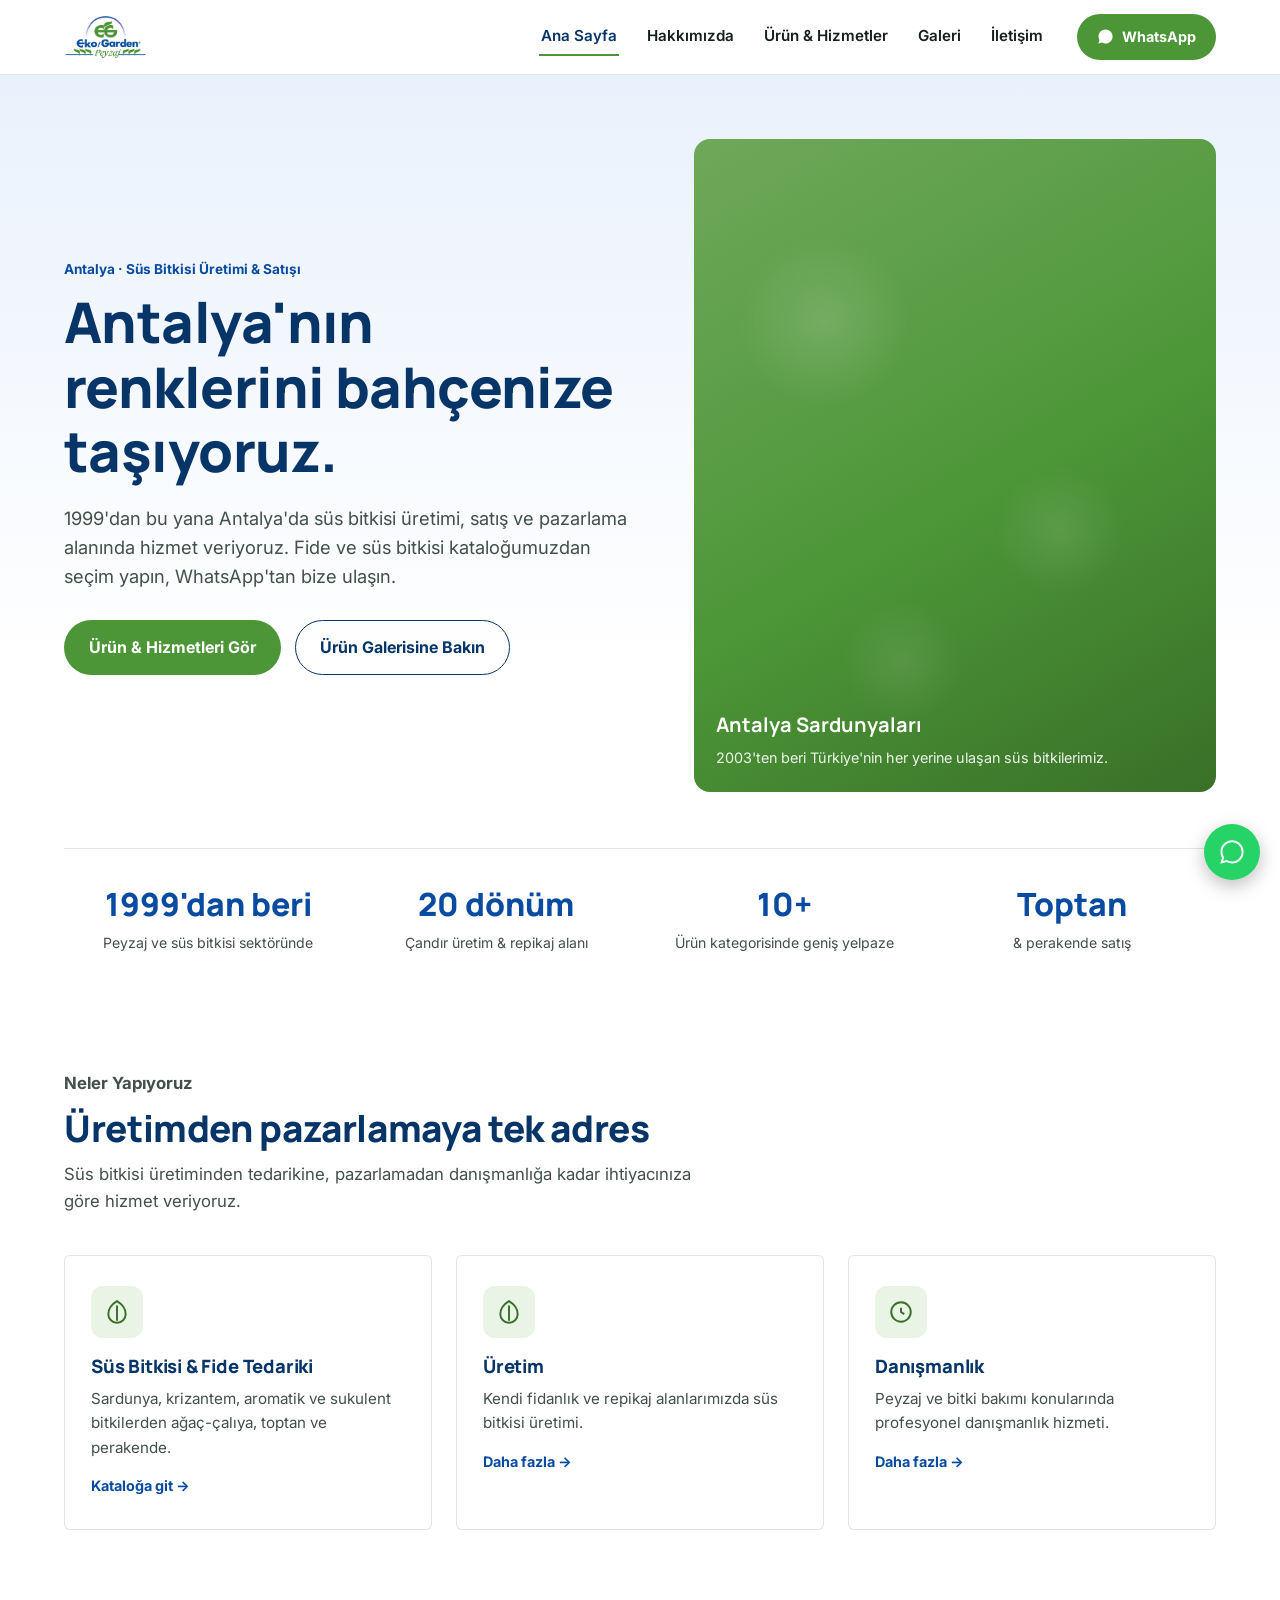
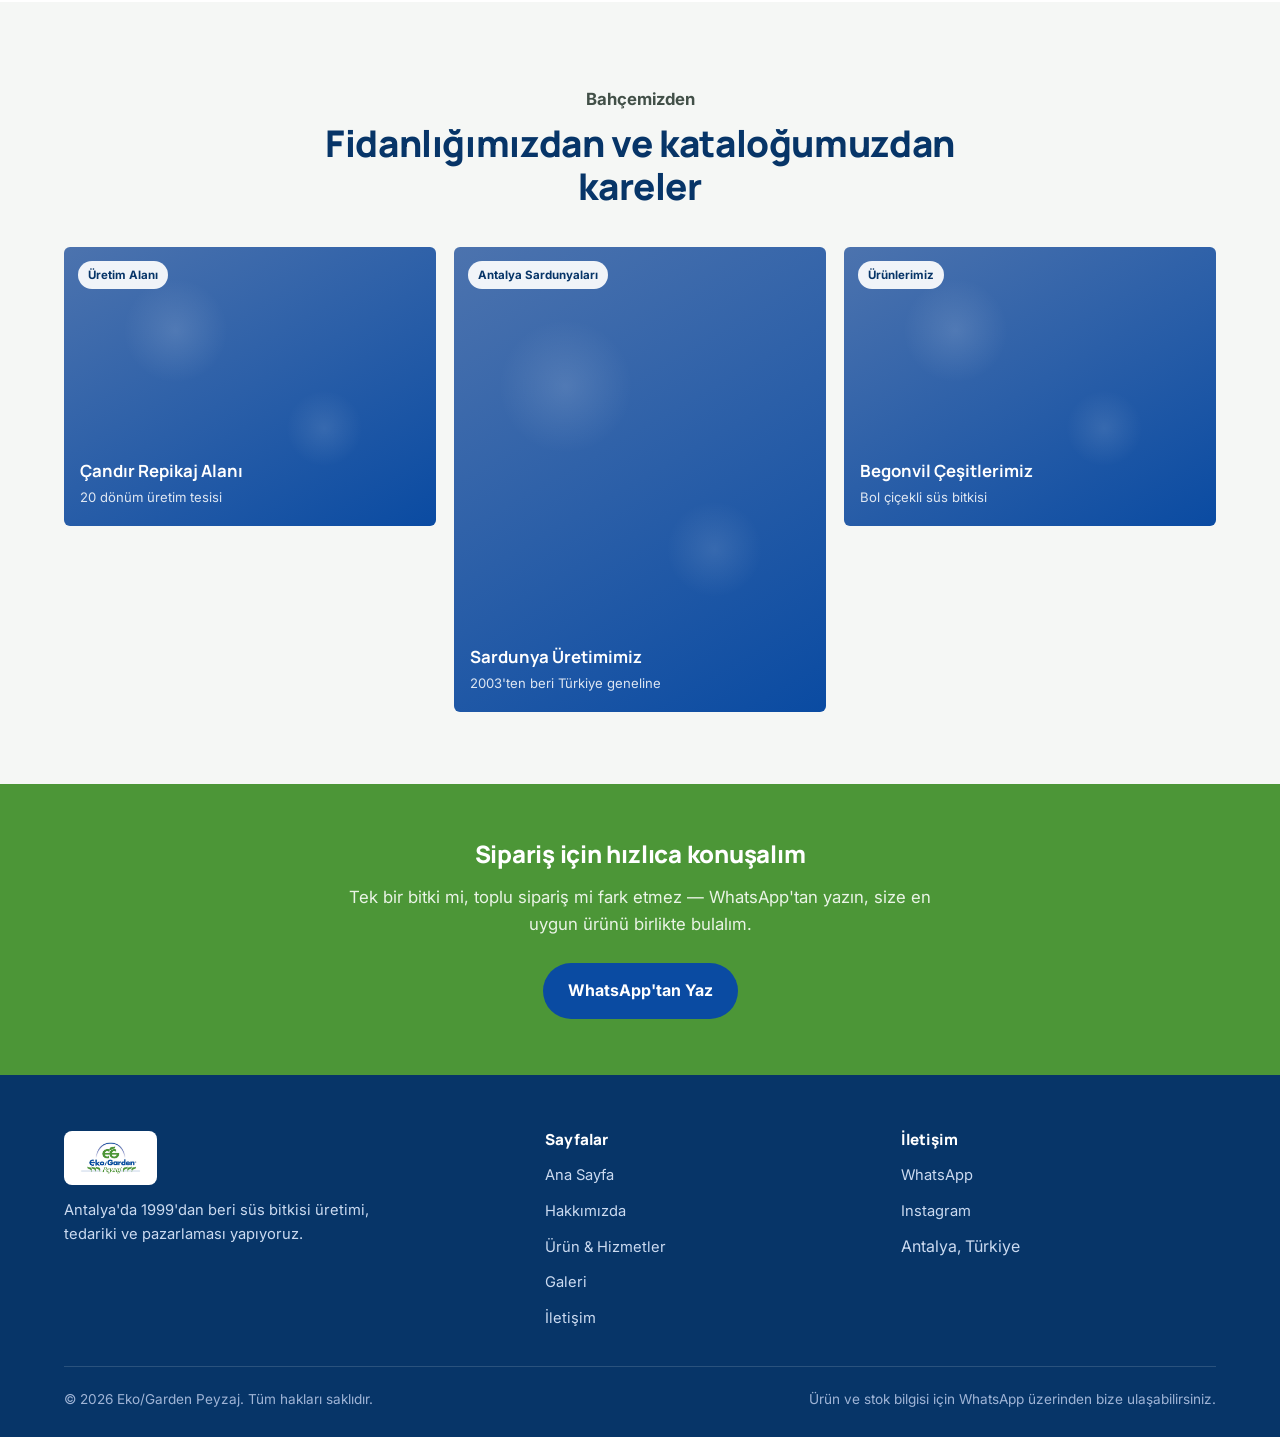
==== commit 40841097: "Add files via upload" ====
--- a/index.html
+++ b/index.html
@@ -117,8 +117,8 @@
           <span class="tag"><strong>Sardunya Üretimimiz</strong><span>2003'ten beri Türkiye geneline</span></span>
         </a>
         <a class="gallery-item" href="galeri.html">
-          <span class="cat-flag">3D Render</span>
-          <span class="tag"><strong>Görselleştirme Örneği</strong><span>Bitkinizin bahçenizdeki hali</span></span>
+          <span class="cat-flag">Ürünlerimiz</span>
+          <span class="tag"><strong>Begonvil Çeşitlerimiz</strong><span>Bol çiçekli süs bitkisi</span></span>
         </a>
       </div>
     </div>
@@ -155,7 +155,7 @@
         <h4>İletişim</h4>
         <ul>
           <li><a data-wa="Merhaba, bilgi almak istiyorum." href="#" target="_blank" rel="noopener">WhatsApp</a></li>
-          <li><a href="https://instagram.com/pm_arf" target="_blank" rel="noopener">Instagram</a></li>
+          <li><a href="https://instagram.com/ekogardenpeyzaj" target="_blank" rel="noopener">Instagram</a></li>
           <li><span>Antalya, Türkiye</span></li>
         </ul>
       </div>
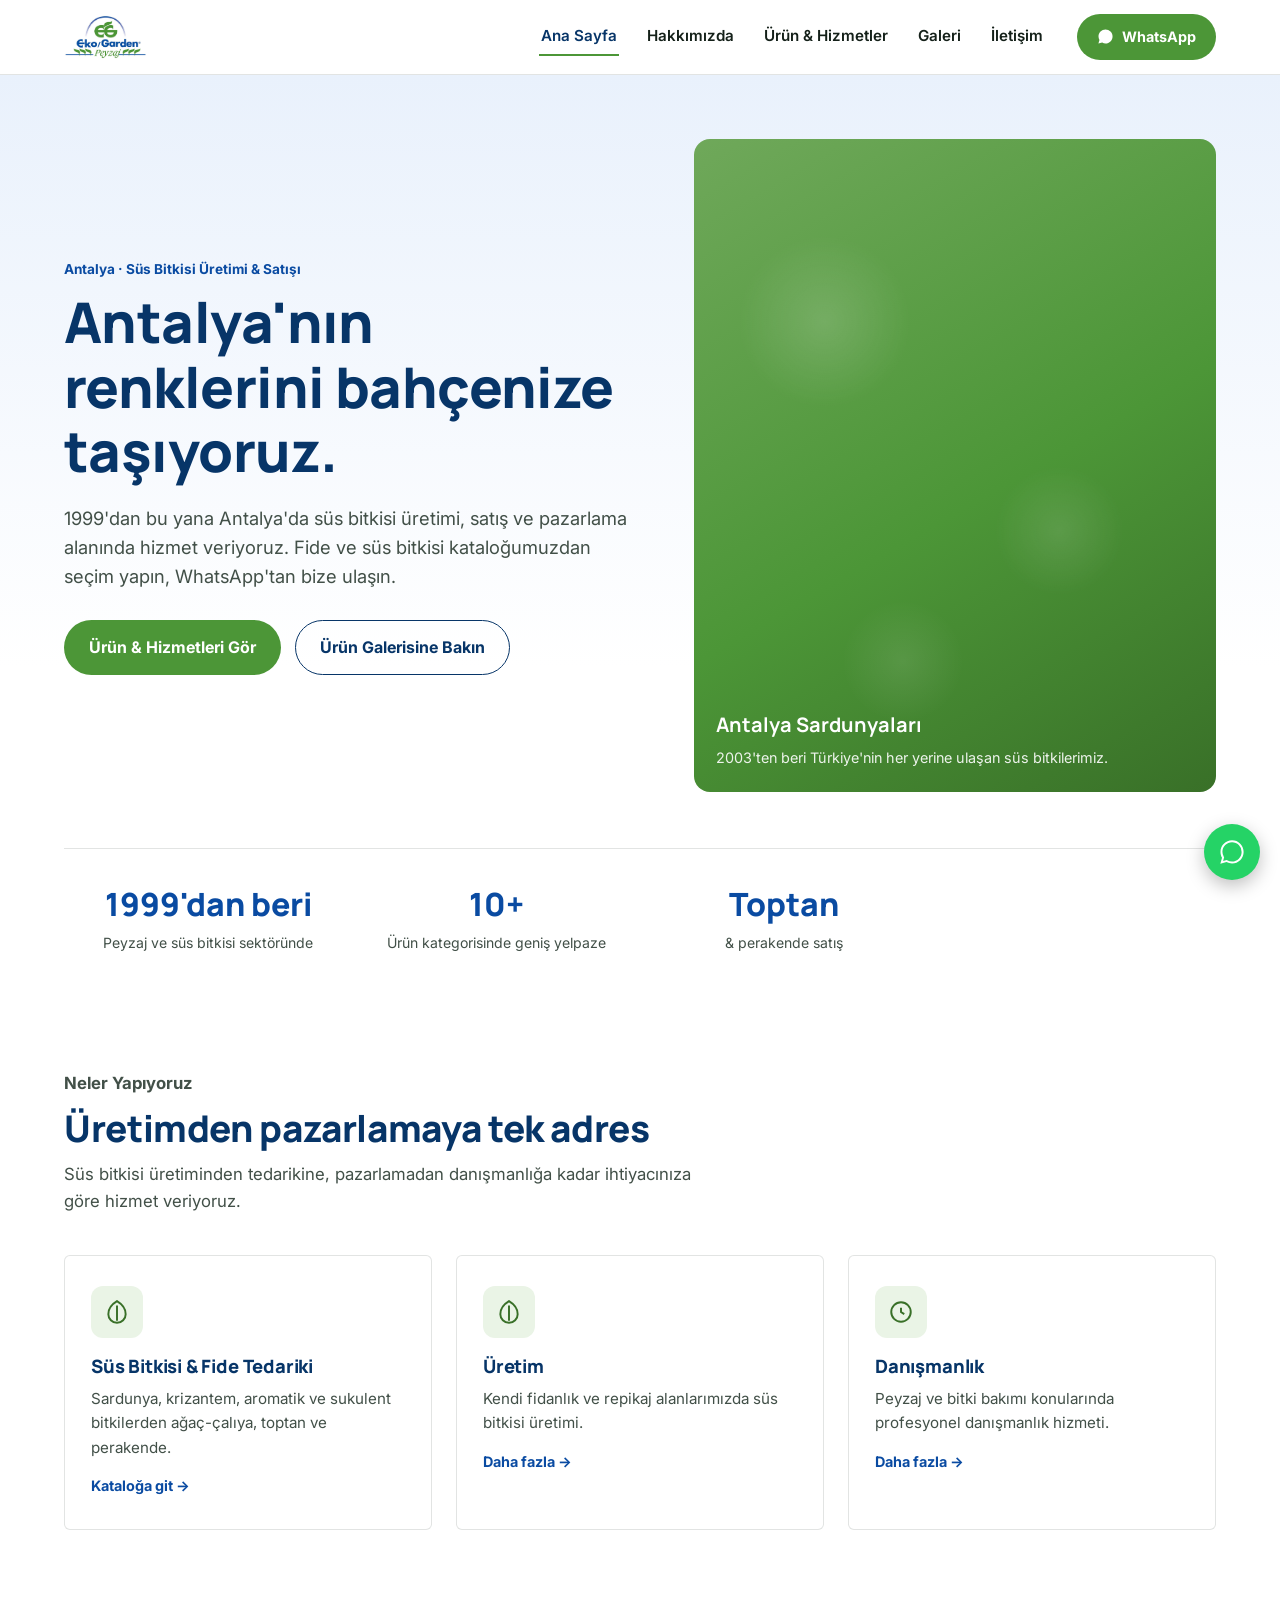
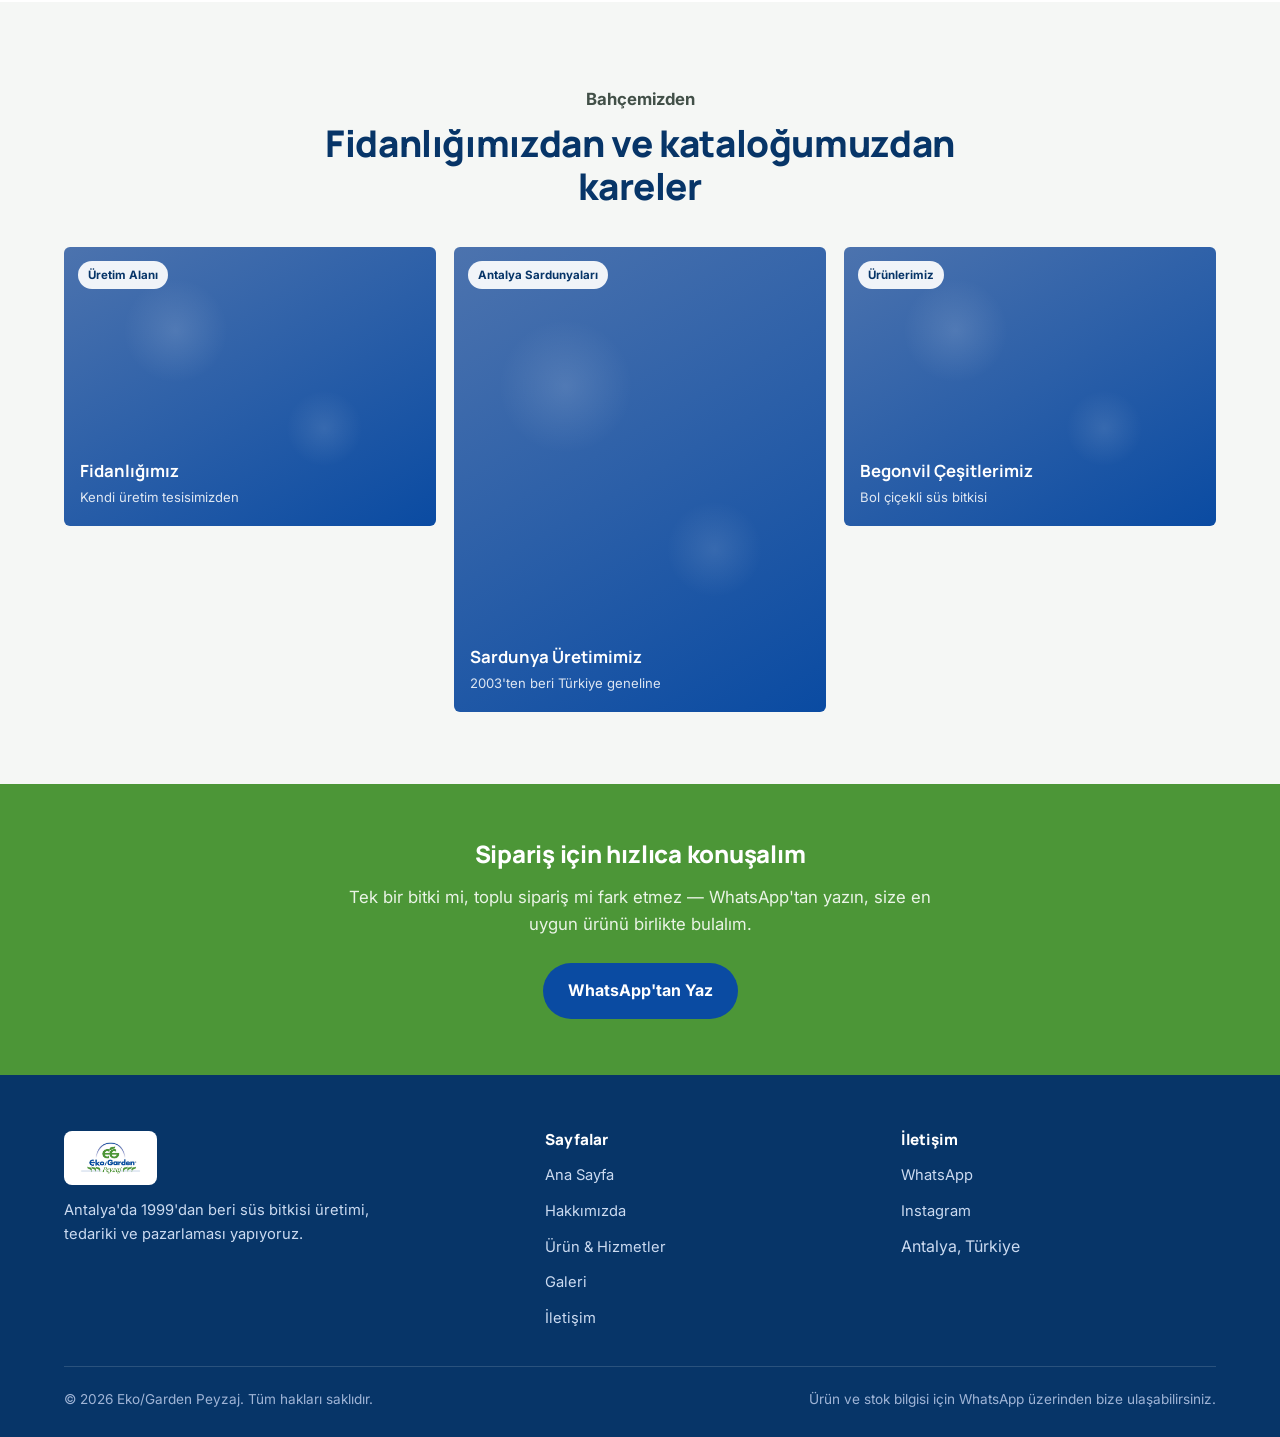
==== commit 7367282c: "Update statistics and gallery item descriptions" ====
--- a/index.html
+++ b/index.html
@@ -58,7 +58,6 @@
     <div class="wrap">
       <div class="stat-strip">
         <div class="stat"><strong>1999'dan beri</strong><span>Peyzaj ve süs bitkisi sektöründe</span></div>
-        <div class="stat"><strong>20 dönüm</strong><span>Çandır üretim &amp; repikaj alanı</span></div>
         <div class="stat"><strong>10+</strong><span>Ürün kategorisinde geniş yelpaze</span></div>
         <div class="stat"><strong>Toptan</strong><span>&amp; perakende satış</span></div>
       </div>
@@ -110,7 +109,7 @@
       <div class="gallery-grid">
         <a class="gallery-item" href="galeri.html">
           <span class="cat-flag">Üretim Alanı</span>
-          <span class="tag"><strong>Çandır Repikaj Alanı</strong><span>20 dönüm üretim tesisi</span></span>
+          <span class="tag"><strong>Fidanlığımız</strong><span>Kendi üretim tesisimizden</span></span>
         </a>
         <a class="gallery-item tall" href="galeri.html">
           <span class="cat-flag">Antalya Sardunyaları</span>
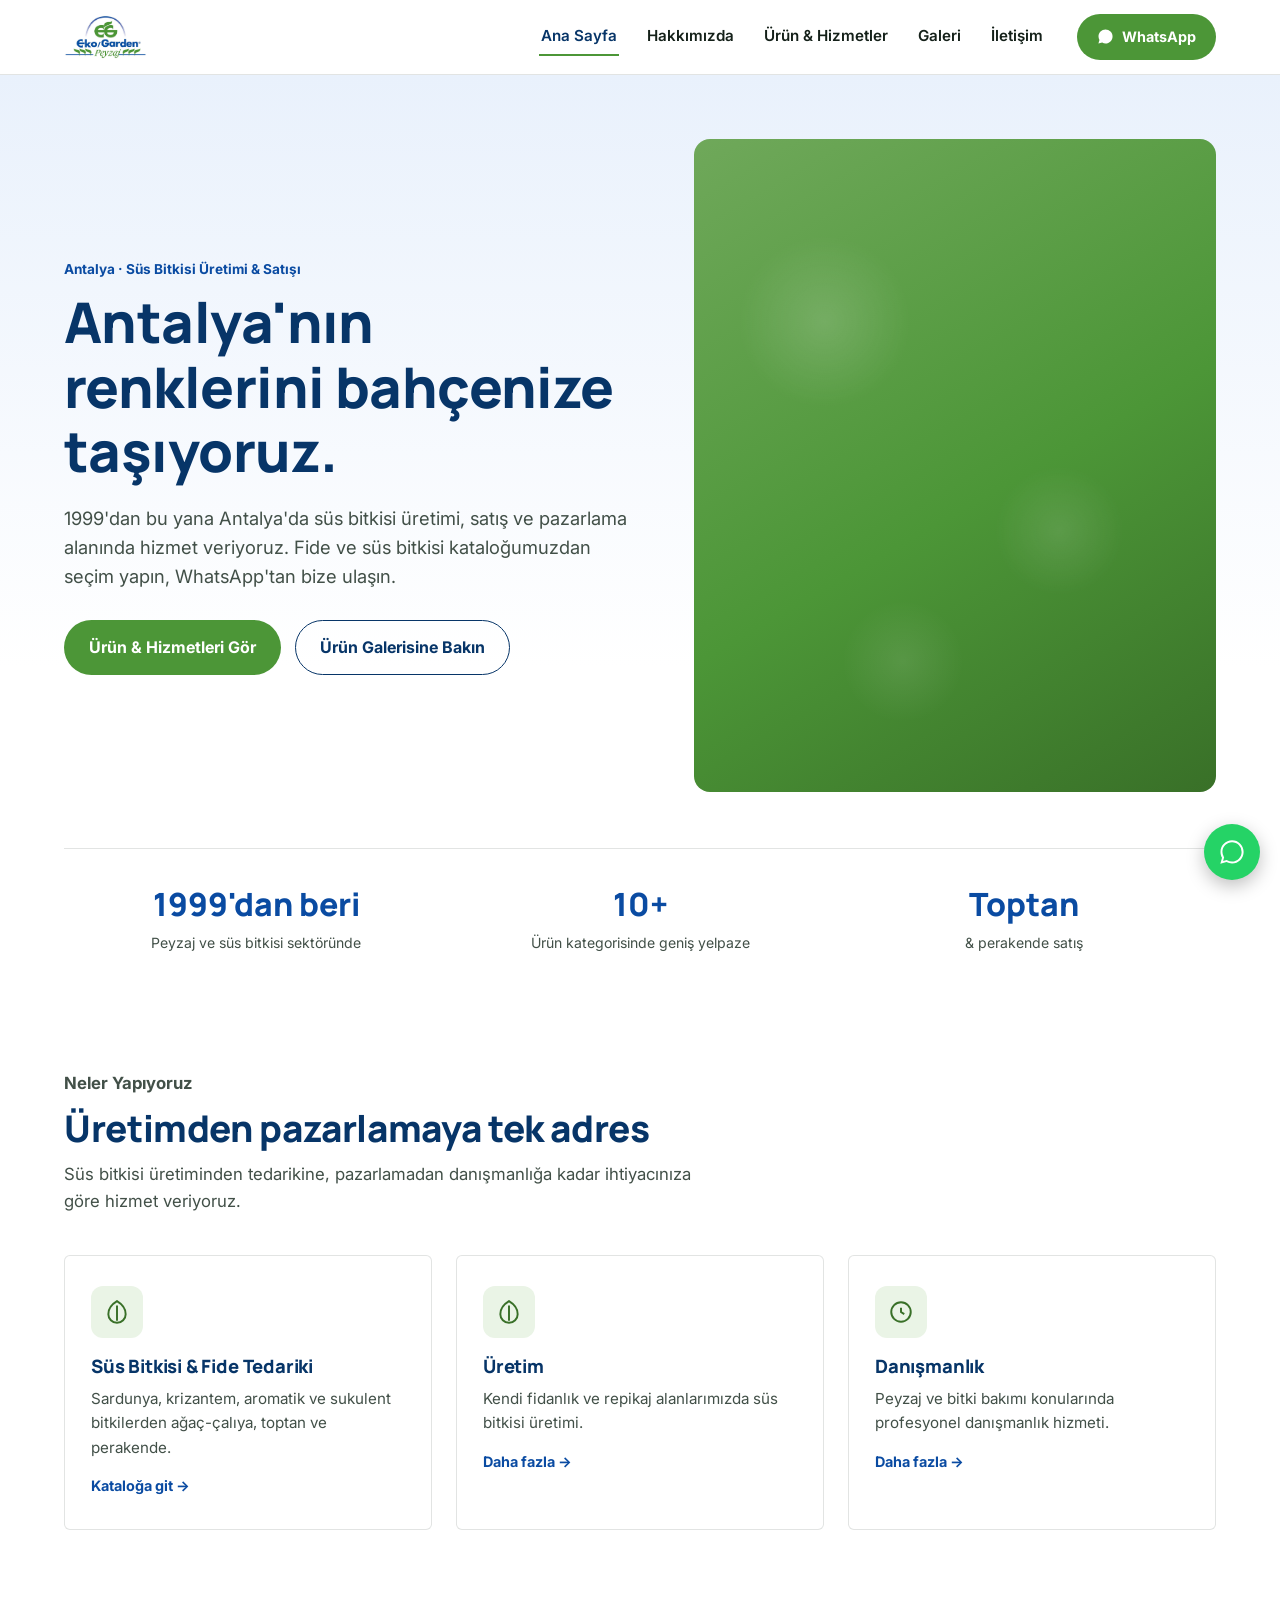
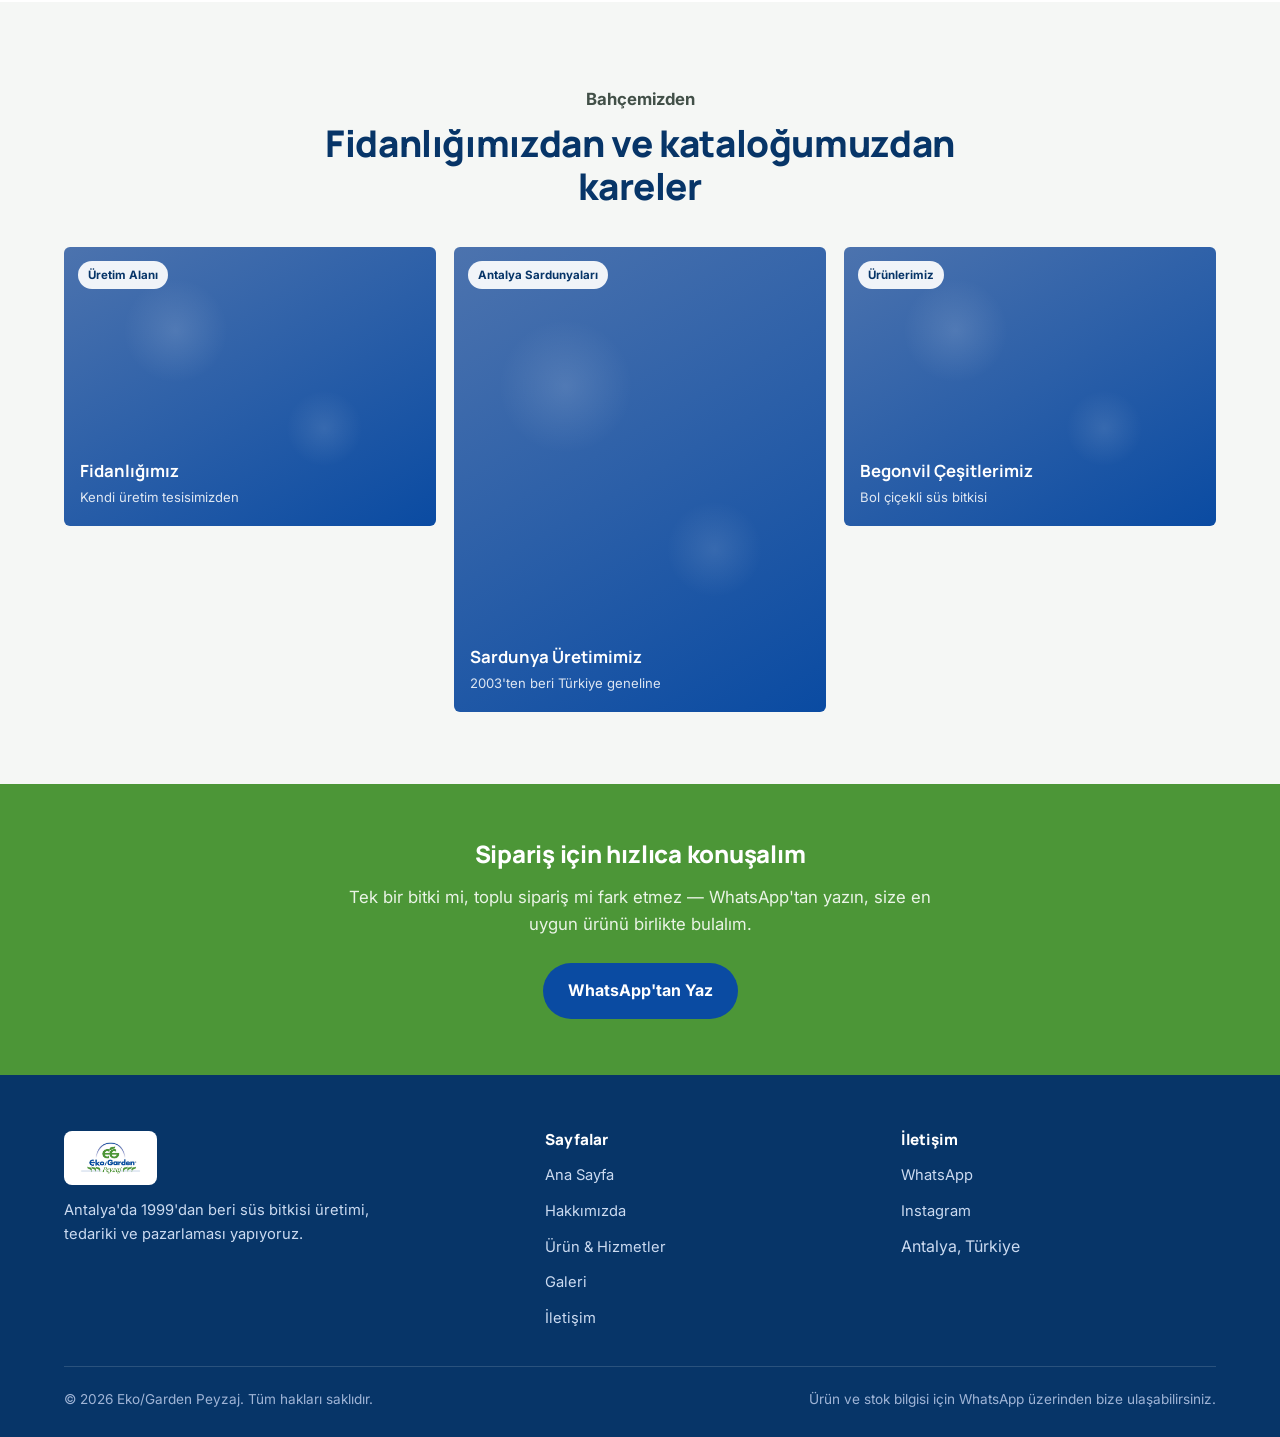
==== commit c5667802: "Update index.html" ====
--- a/index.html
+++ b/index.html
@@ -48,11 +48,8 @@
           <a class="btn btn-ghost" href="galeri.html">Ürün Galerisine Bakın</a>
         </div>
       </div>
-      <div class="hero-media">
-        <div class="cap">
-          <strong>Antalya Sardunyaları</strong>
-          <span>2003'ten beri Türkiye'nin her yerine ulaşan süs bitkilerimiz.</span>
-        </div>
+      <div class="hero-media" id="hero-carousel">
+        <!-- Slaytlar assets/hero-carousel.js tarafından oluşturulur -->
       </div>
     </div>
     <div class="wrap">
@@ -171,5 +168,6 @@
 </a>
 
 <script src="assets/site.js"></script>
+<script src="assets/hero-carousel.js"></script>
 </body>
 </html>
--- a/assets/style.css
+++ b/assets/style.css
@@ -188,7 +188,7 @@
 
 .stat-strip{
   border-top:1px solid var(--line);
-  display:grid; grid-template-columns:repeat(4,1fr);
+  display:grid; grid-template-columns:repeat(3,1fr);
   padding:30px 0;
 }
 .stat{text-align:center; padding:0 12px;}
